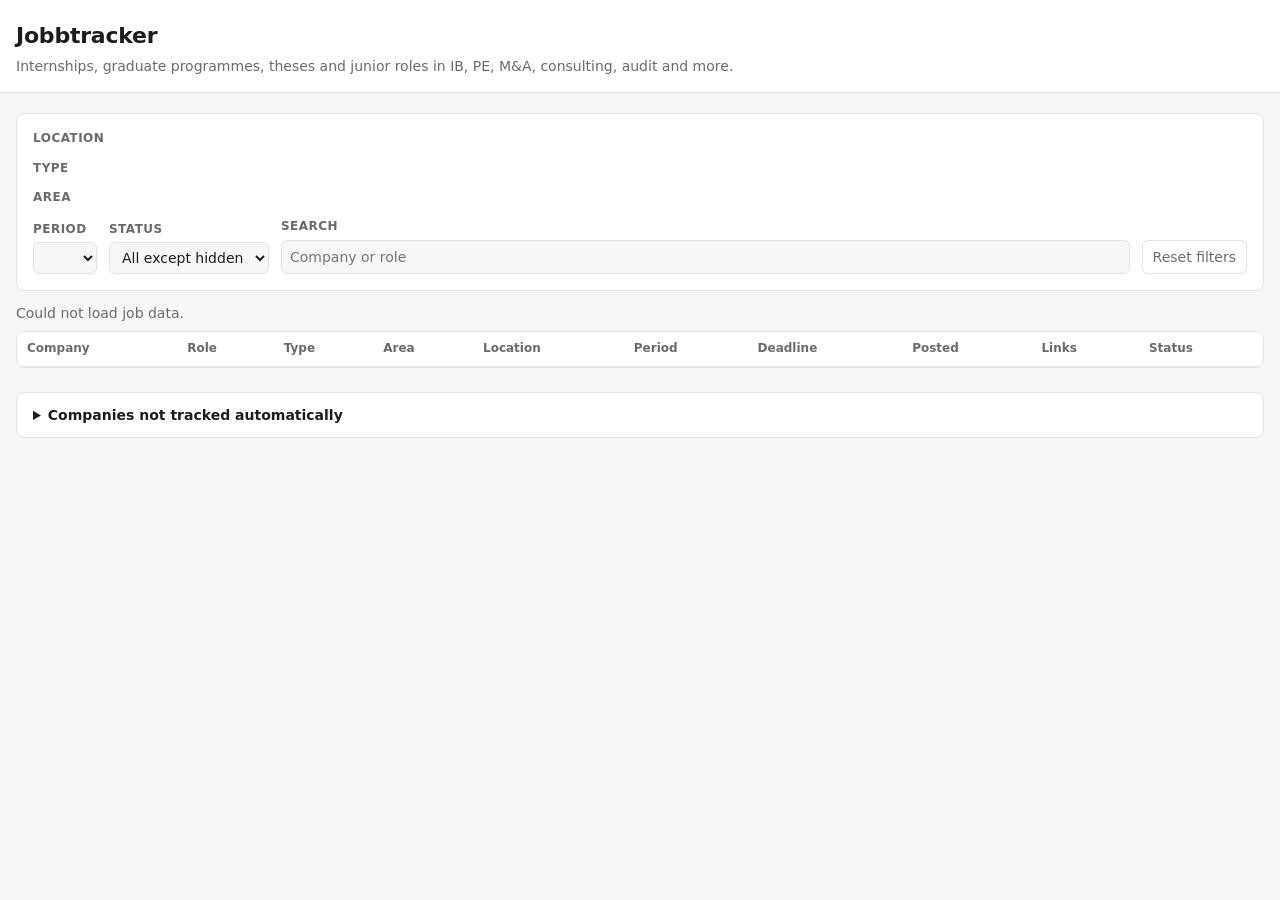
==== site/index.html @ eb754679 "Job tracker for industrial engineering students Nightly fetch from Arbetsformedlingen JobTech and 72" ====
<!doctype html>
<html lang="en">
<head>
  <meta charset="utf-8">
  <meta name="viewport" content="width=device-width, initial-scale=1">
  <title>Jobbtracker</title>
  <meta name="description" content="Internships, graduate programmes, theses and junior roles for industrial engineering and management students.">
  <link rel="stylesheet" href="style.css">
</head>
<body>
  <header class="top">
    <div class="wrap">
      <h1>Jobbtracker</h1>
      <p class="sub">Internships, graduate programmes, theses and junior roles in IB, PE, M&amp;A, consulting, audit and more.</p>
    </div>
  </header>

  <main class="wrap">
    <section class="filters" aria-label="Filters">
      <div class="filter-group" role="group" aria-label="Location">
        <span class="label">Location</span>
        <div class="chips" id="city-chips"></div>
      </div>
      <div class="filter-group" role="group" aria-label="Type">
        <span class="label">Type</span>
        <div class="chips" id="type-chips"></div>
      </div>
      <div class="filter-group" role="group" aria-label="Area">
        <span class="label">Area</span>
        <div class="chips" id="area-chips"></div>
      </div>
      <div class="filter-row">
        <label class="field">
          <span class="label">Period</span>
          <select id="period"></select>
        </label>
        <label class="field">
          <span class="label">Status</span>
          <select id="status-filter">
            <option value="active">All except hidden</option>
            <option value="Interested">Interested</option>
            <option value="Applied">Applied</option>
            <option value="none">Not marked</option>
            <option value="Hidden">Hidden</option>
            <option value="all">Everything</option>
          </select>
        </label>
        <label class="field grow">
          <span class="label">Search</span>
          <input id="search" type="search" placeholder="Company or role" autocomplete="off">
        </label>
        <button id="reset" class="ghost" type="button">Reset filters</button>
      </div>
    </section>

    <p class="summary" id="summary" aria-live="polite"></p>

    <div class="table-wrap">
      <table id="jobs">
        <thead>
          <tr>
            <th data-sort="company">Company</th>
            <th data-sort="title">Role</th>
            <th data-sort="type">Type</th>
            <th data-sort="areas">Area</th>
            <th data-sort="cities">Location</th>
            <th data-sort="period">Period</th>
            <th data-sort="deadline">Deadline</th>
            <th data-sort="posted">Posted</th>
            <th>Links</th>
            <th>Status</th>
          </tr>
        </thead>
        <tbody></tbody>
      </table>
    </div>
    <p class="empty" id="empty" hidden>No jobs match these filters.</p>

    <details class="manual">
      <summary>Companies not tracked automatically</summary>
      <p>These career sites have no public job feed we can read. Check them directly.</p>
      <ul id="manual-list"></ul>
    </details>
  </main>

  <footer class="wrap foot" id="foot"></footer>

  <script src="app.js"></script>
</body>
</html>
---- site/style.css ----
:root {
  --bg: #f7f7f5;
  --surface: #ffffff;
  --text: #1c1c1a;
  --muted: #6b6b66;
  --border: #e3e3de;
  --accent: #1f5f8b;
  --accent-soft: #e4eef5;
  --new: #2f7d4f;
  --new-soft: #e3f2e8;
  --warn: #a14a12;
  --warn-soft: #fbeadf;
  --radius: 8px;
  color-scheme: light;
}

@media (prefers-color-scheme: dark) {
  :root:not([data-theme="light"]) {
    --bg: #151514;
    --surface: #1e1e1c;
    --text: #ececea;
    --muted: #9b9b95;
    --border: #33332f;
    --accent: #7db4dc;
    --accent-soft: #1f3241;
    --new: #7fcb9b;
    --new-soft: #1d3326;
    --warn: #f0a06c;
    --warn-soft: #3a261a;
    color-scheme: dark;
  }
}

:root[data-theme="dark"] {
  --bg: #151514;
  --surface: #1e1e1c;
  --text: #ececea;
  --muted: #9b9b95;
  --border: #33332f;
  --accent: #7db4dc;
  --accent-soft: #1f3241;
  --new: #7fcb9b;
  --new-soft: #1d3326;
  --warn: #f0a06c;
  --warn-soft: #3a261a;
  color-scheme: dark;
}

* { box-sizing: border-box; }

body {
  margin: 0;
  background: var(--bg);
  color: var(--text);
  font: 14px/1.45 system-ui, -apple-system, "Segoe UI", Roboto, sans-serif;
}

.wrap { max-width: 1400px; margin: 0 auto; padding: 0 16px; }

.top { border-bottom: 1px solid var(--border); background: var(--surface); }
.top .wrap { padding-top: 20px; padding-bottom: 16px; }
h1 { margin: 0; font-size: 22px; letter-spacing: -0.01em; }
.sub { margin: 4px 0 0; color: var(--muted); }

.filters {
  display: grid;
  gap: 12px;
  margin: 20px 0 12px;
  padding: 16px;
  background: var(--surface);
  border: 1px solid var(--border);
  border-radius: var(--radius);
}
.filter-group { display: flex; gap: 12px; align-items: baseline; flex-wrap: wrap; }
.label { color: var(--muted); font-size: 12px; font-weight: 600; text-transform: uppercase; letter-spacing: 0.04em; min-width: 64px; }
.chips { display: flex; flex-wrap: wrap; gap: 6px; }
.chip {
  border: 1px solid var(--border);
  background: transparent;
  color: var(--text);
  padding: 4px 10px;
  border-radius: 999px;
  font: inherit;
  cursor: pointer;
}
.chip[aria-pressed="true"] { background: var(--accent-soft); border-color: var(--accent); color: var(--accent); font-weight: 600; }
.chip .count { color: var(--muted); font-weight: 400; margin-left: 4px; }
.chip.sub-chip { font-size: 13px; padding: 3px 9px; }

.filter-row { display: flex; gap: 12px; flex-wrap: wrap; align-items: end; }
.field { display: grid; gap: 4px; }
.field.grow { flex: 1 1 200px; }
select, input[type="search"] {
  font: inherit;
  color: var(--text);
  background: var(--bg);
  border: 1px solid var(--border);
  border-radius: 6px;
  padding: 6px 8px;
}
button.ghost {
  font: inherit;
  background: none;
  border: 1px solid var(--border);
  color: var(--muted);
  border-radius: 6px;
  padding: 6px 10px;
  cursor: pointer;
}

.summary { color: var(--muted); margin: 8px 0; }

.table-wrap { background: var(--surface); border: 1px solid var(--border); border-radius: var(--radius); overflow-x: auto; }
table { width: 100%; border-collapse: collapse; }
th, td { text-align: left; padding: 8px 10px; border-bottom: 1px solid var(--border); vertical-align: top; }
th { position: sticky; top: 0; background: var(--surface); font-size: 12px; color: var(--muted); font-weight: 600; white-space: nowrap; }
th[data-sort] { cursor: pointer; user-select: none; }
th[aria-sort="ascending"]::after { content: " ↑"; }
th[aria-sort="descending"]::after { content: " ↓"; }
tbody tr:hover { background: var(--bg); }
tbody tr.status-Hidden { opacity: 0.5; }
td.company { font-weight: 600; white-space: nowrap; }
td.nowrap { white-space: nowrap; }
.muted { color: var(--muted); }
.badge {
  display: inline-block;
  font-size: 11px;
  font-weight: 600;
  padding: 1px 6px;
  border-radius: 4px;
  margin-left: 6px;
  vertical-align: 1px;
}
.badge.new { background: var(--new-soft); color: var(--new); }
.soon { color: var(--warn); font-weight: 600; }
.links a { color: var(--accent); text-decoration: none; margin-right: 10px; white-space: nowrap; }
.links a:hover { text-decoration: underline; }
td select { padding: 3px 4px; font-size: 13px; }

.empty { text-align: center; color: var(--muted); padding: 32px 0; }

.manual { margin: 24px 0; padding: 12px 16px; background: var(--surface); border: 1px solid var(--border); border-radius: var(--radius); }
.manual summary { cursor: pointer; font-weight: 600; }
.manual ul { columns: 3 220px; padding-left: 18px; }
.manual a { color: var(--accent); }

.foot { color: var(--muted); font-size: 12px; padding-bottom: 32px; }

/* Phone: each row becomes a card. */
@media (max-width: 760px) {
  .label { min-width: 0; }
  .table-wrap { background: none; border: 0; overflow: visible; }
  table, tbody, tr, td { display: block; width: 100%; }
  thead { display: none; }
  tbody tr {
    background: var(--surface);
    border: 1px solid var(--border);
    border-radius: var(--radius);
    margin-bottom: 10px;
    padding: 8px 4px;
  }
  td { border: 0; padding: 3px 10px; }
  td[data-label]:not(.company):not(.role)::before {
    content: attr(data-label) ": ";
    color: var(--muted);
    font-size: 12px;
  }
  td.company { white-space: normal; }
}
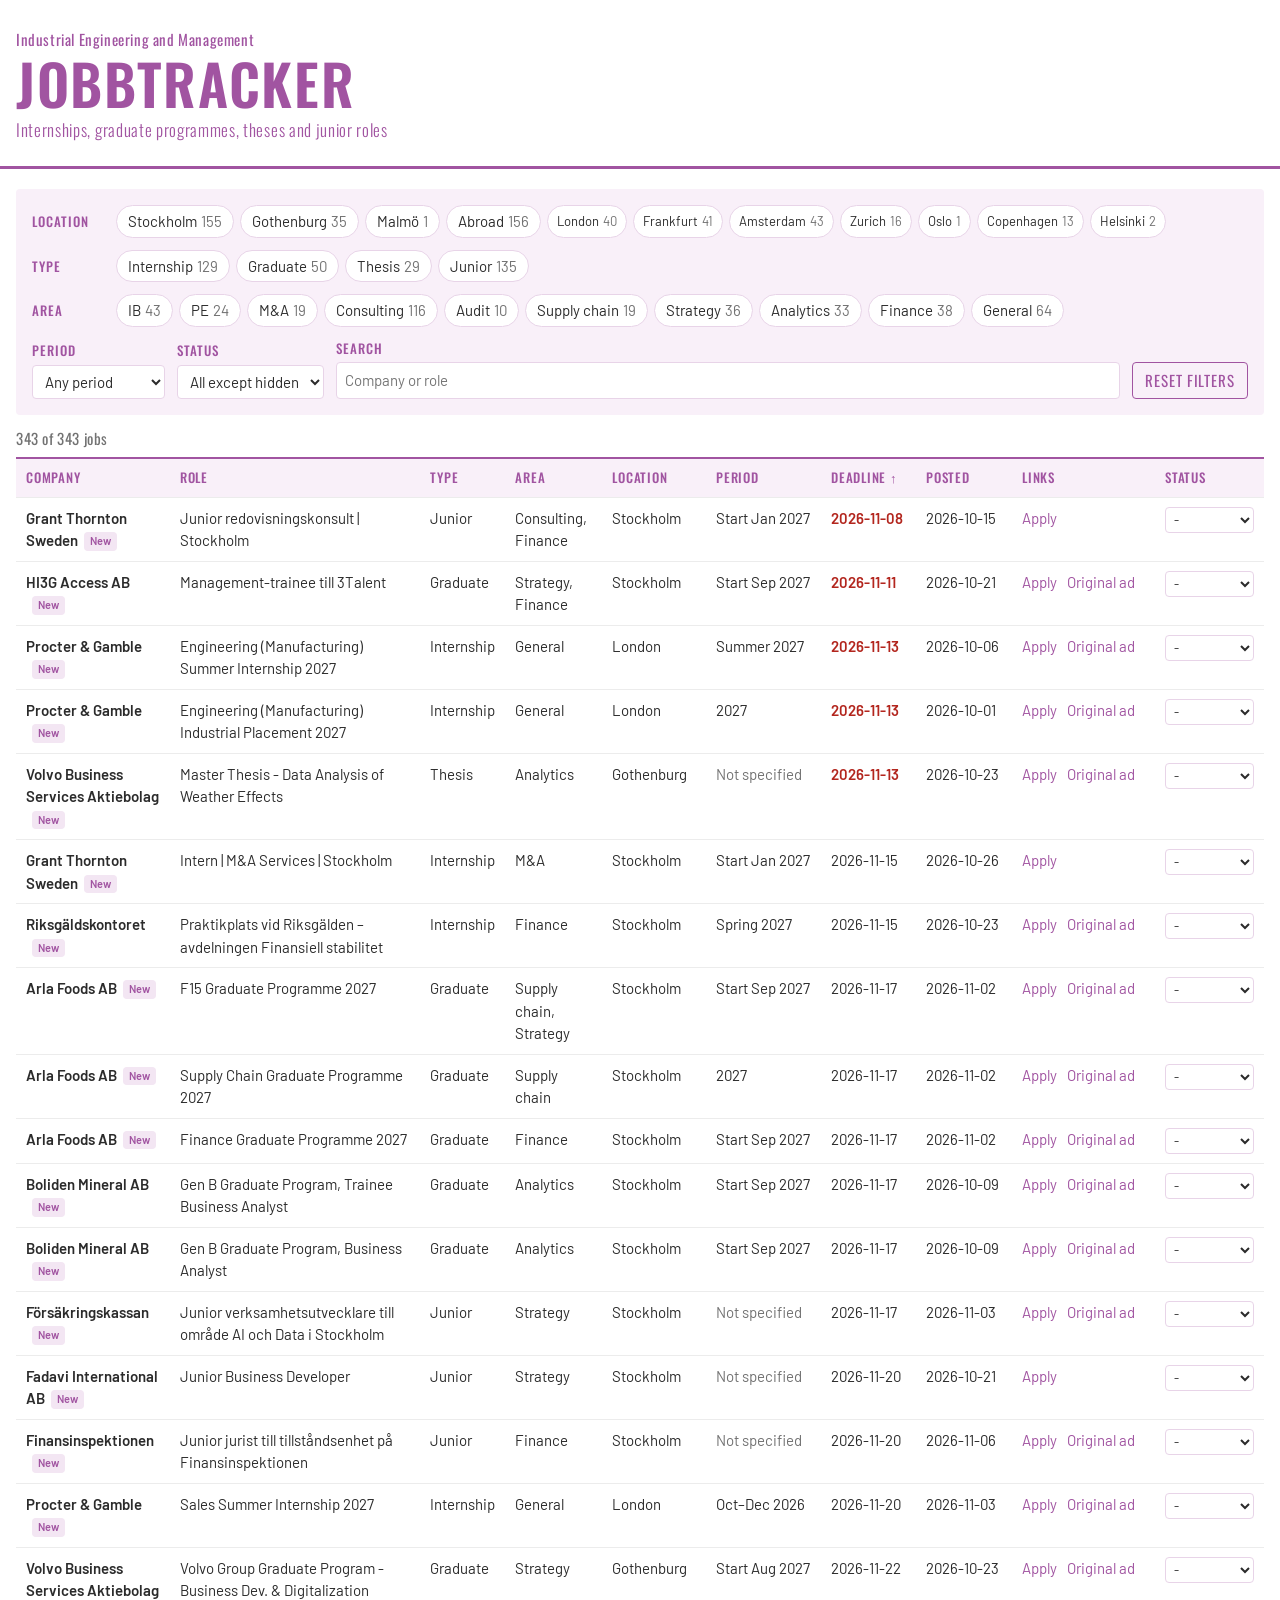
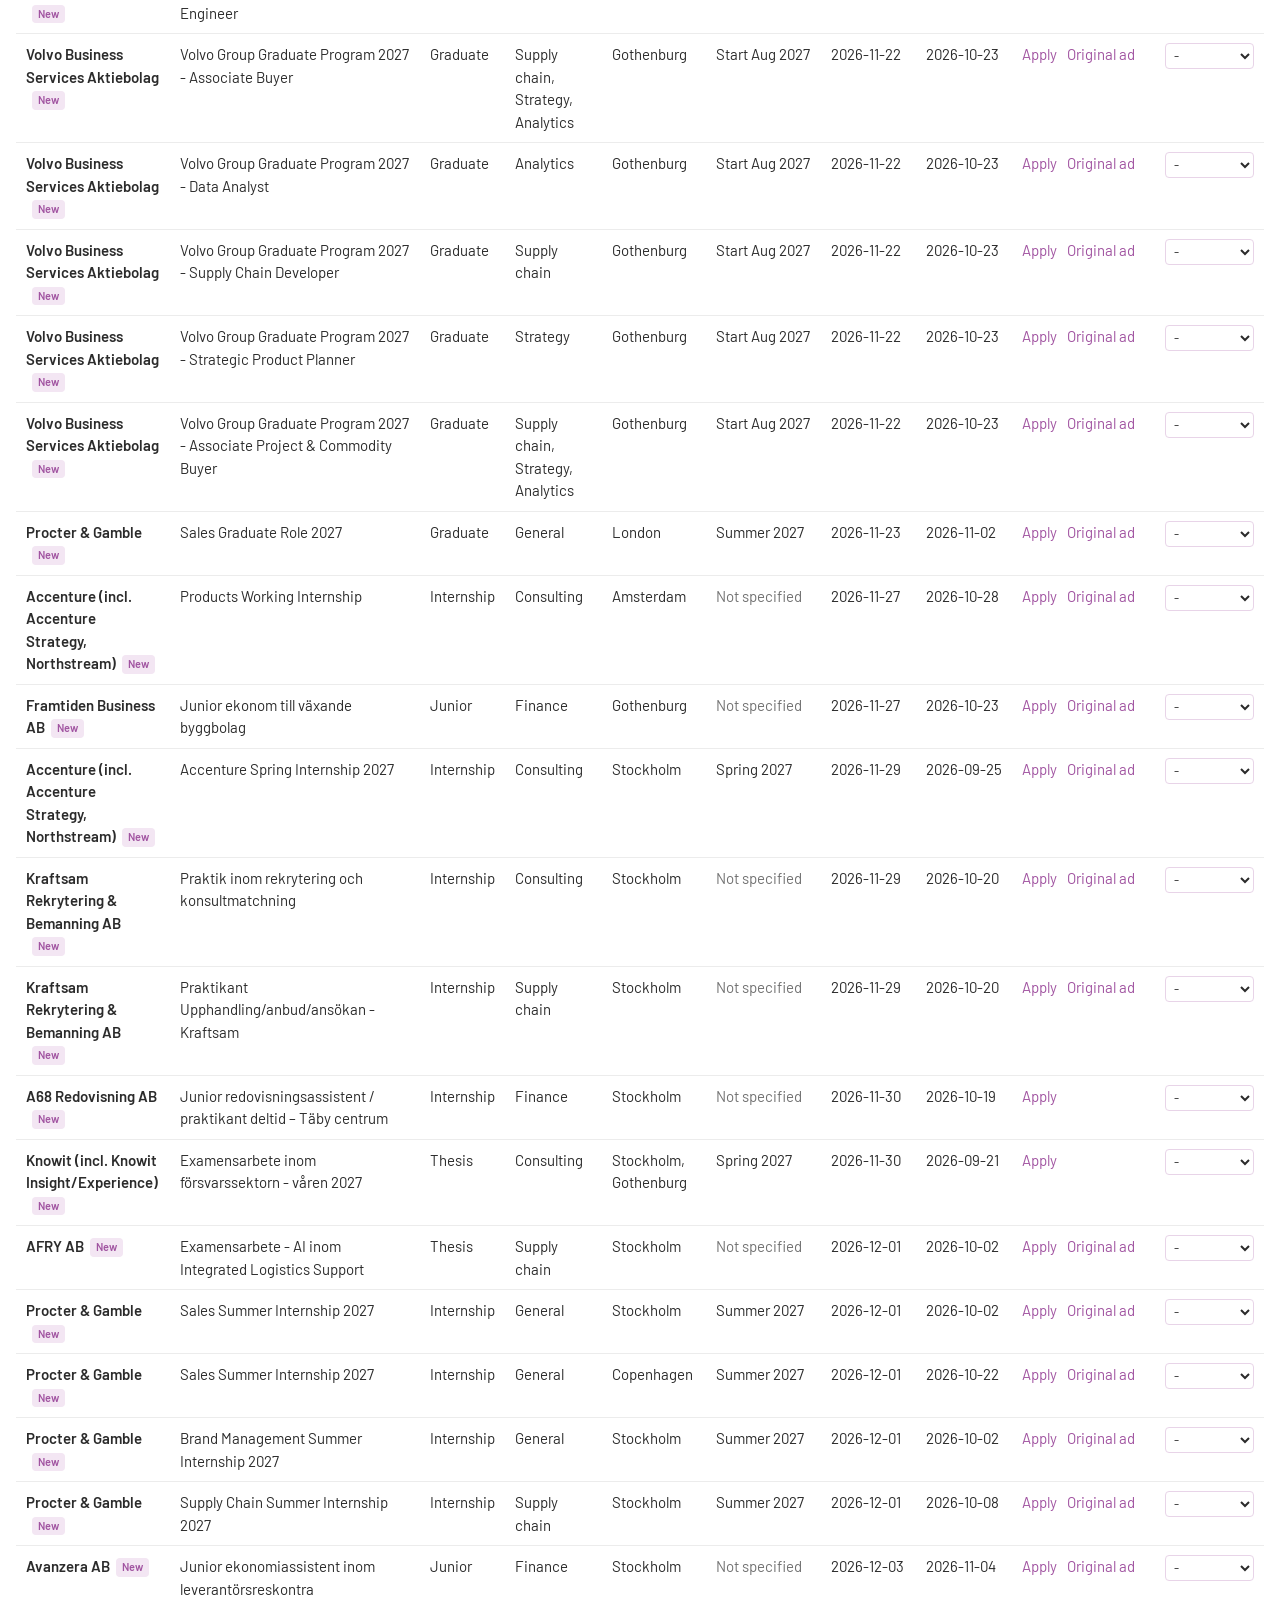
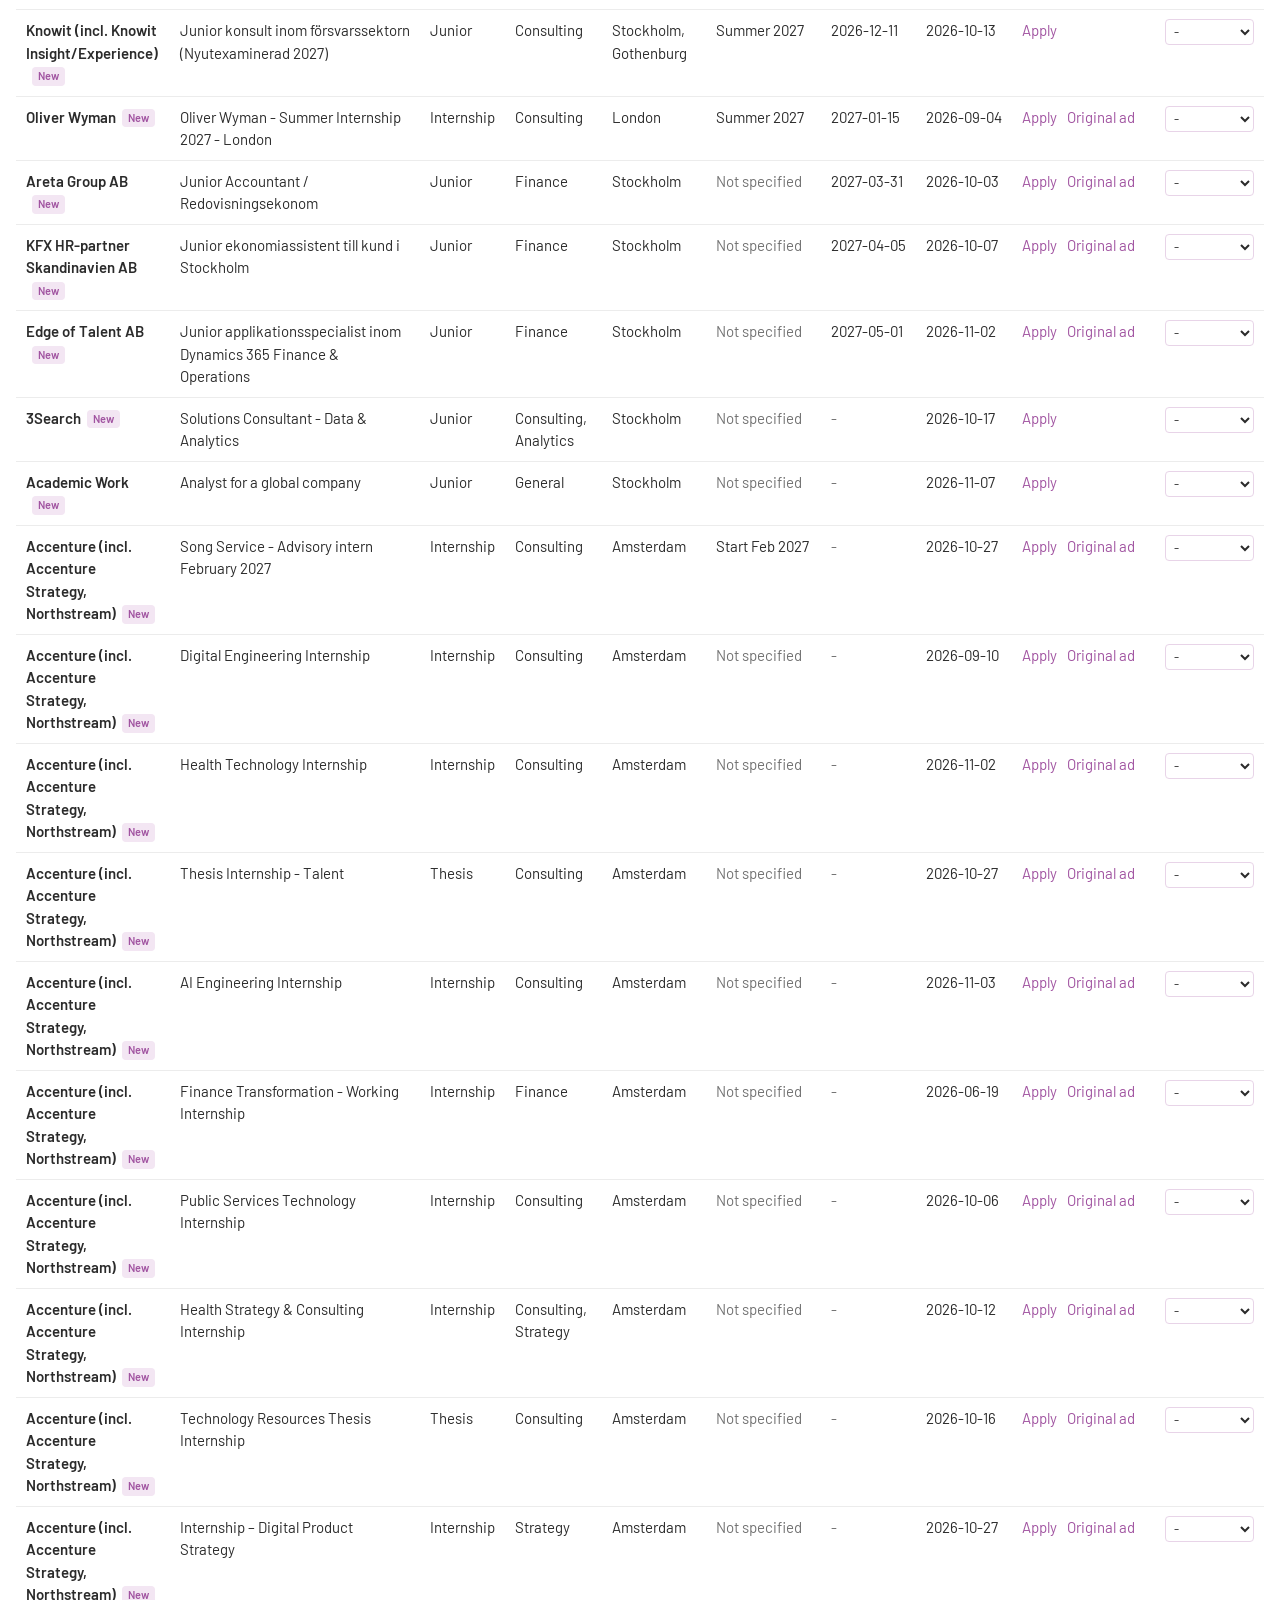
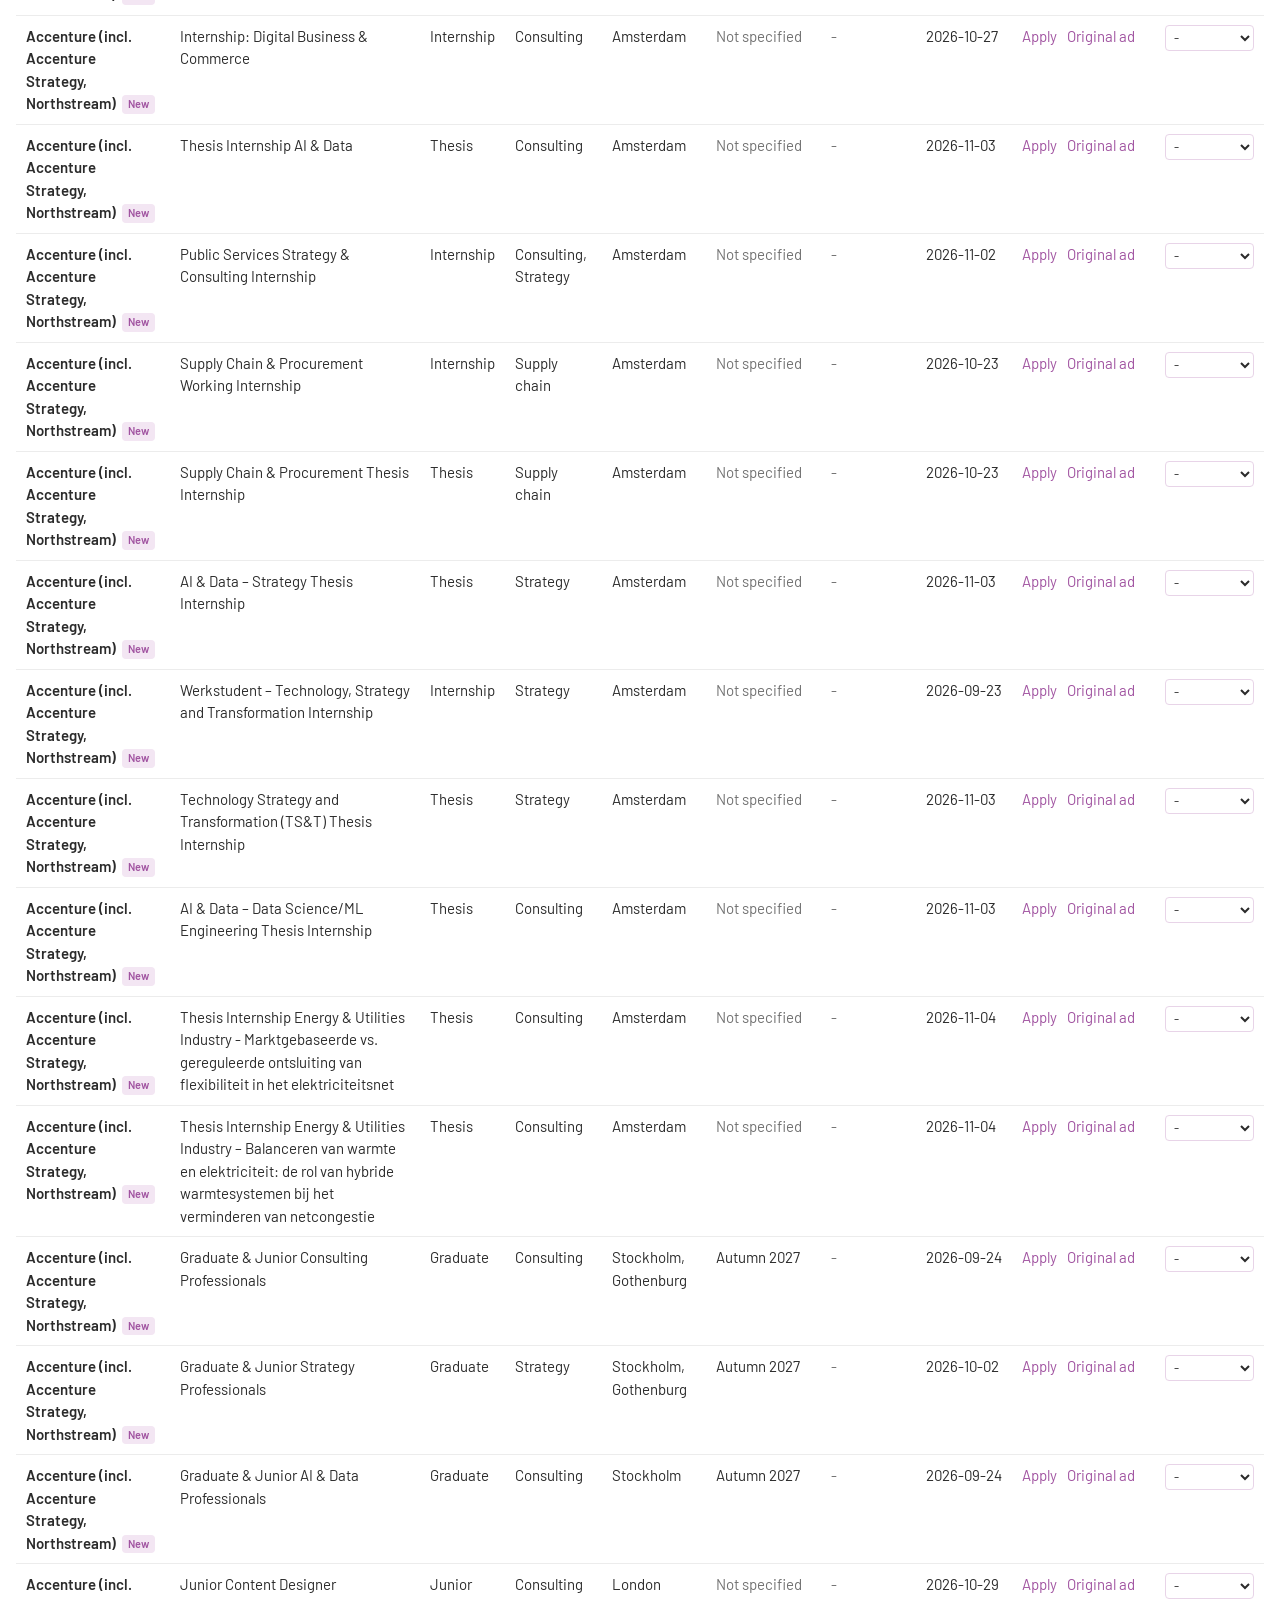
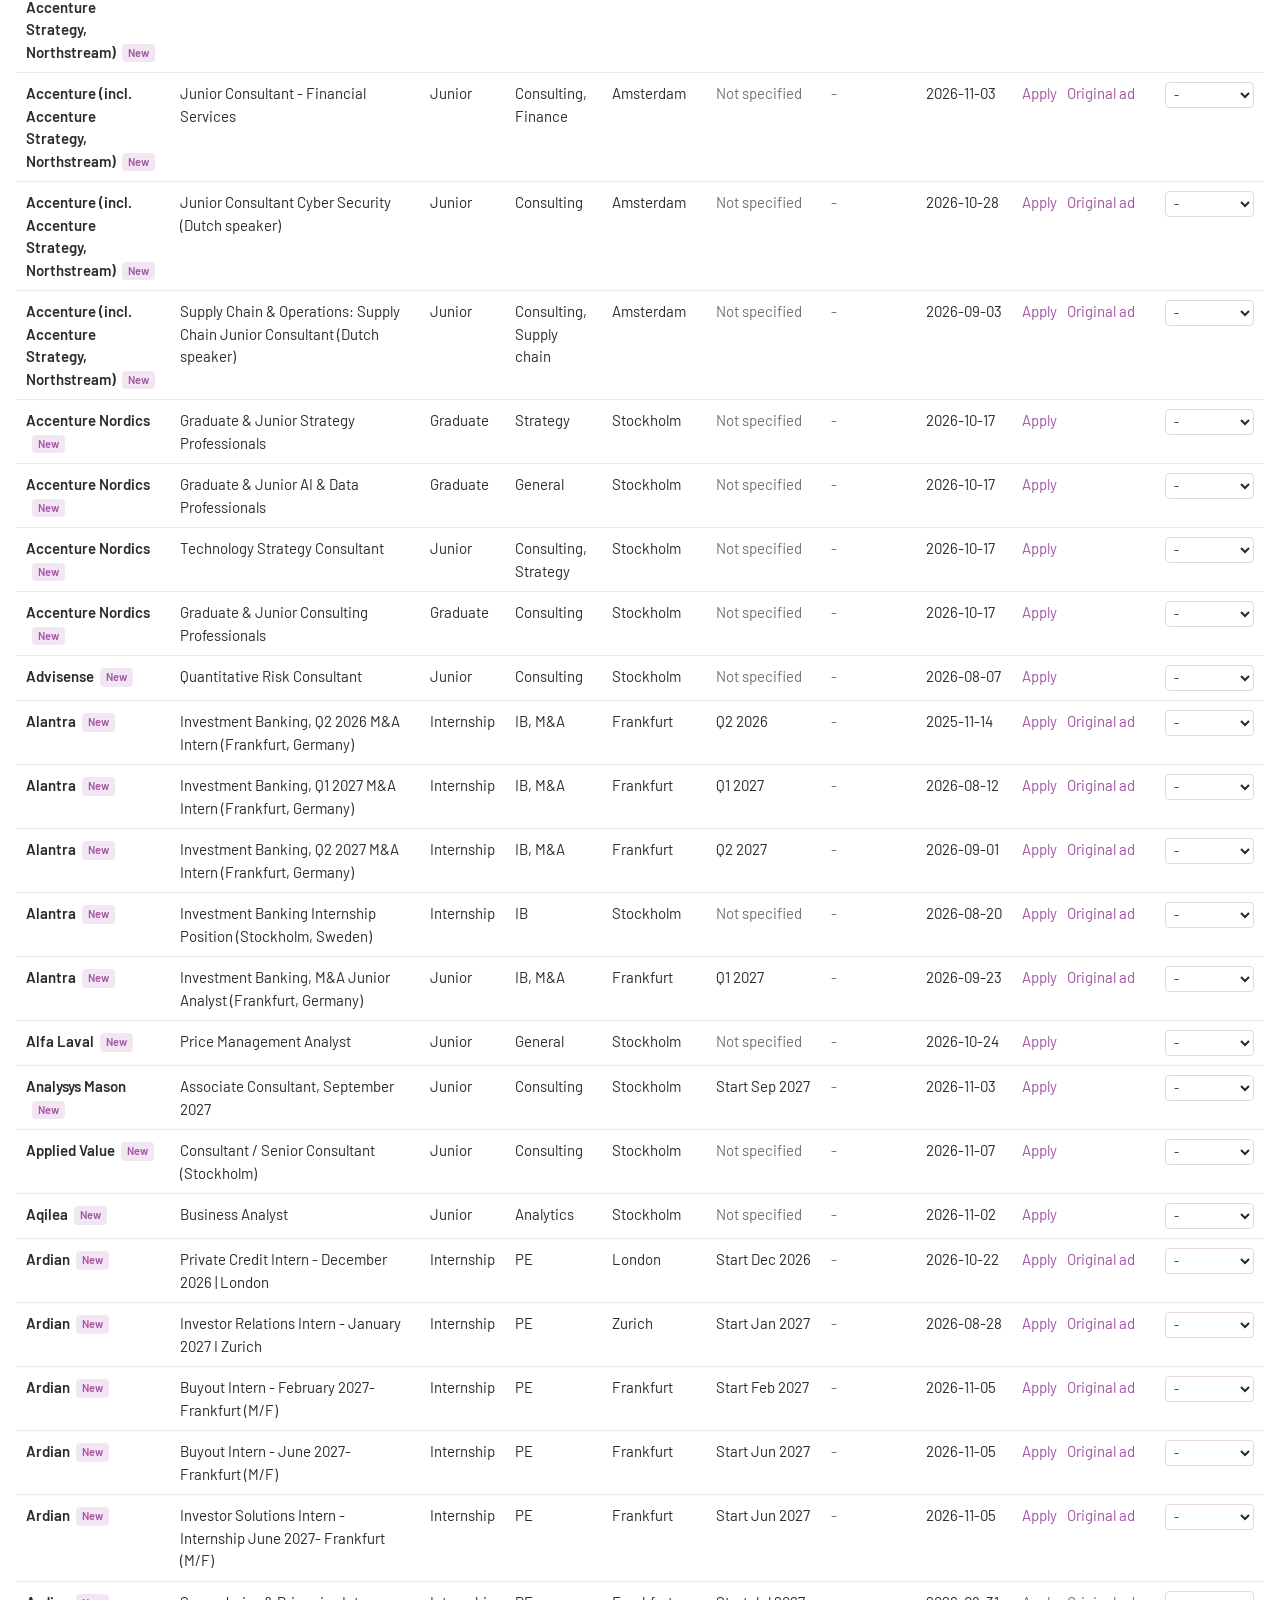
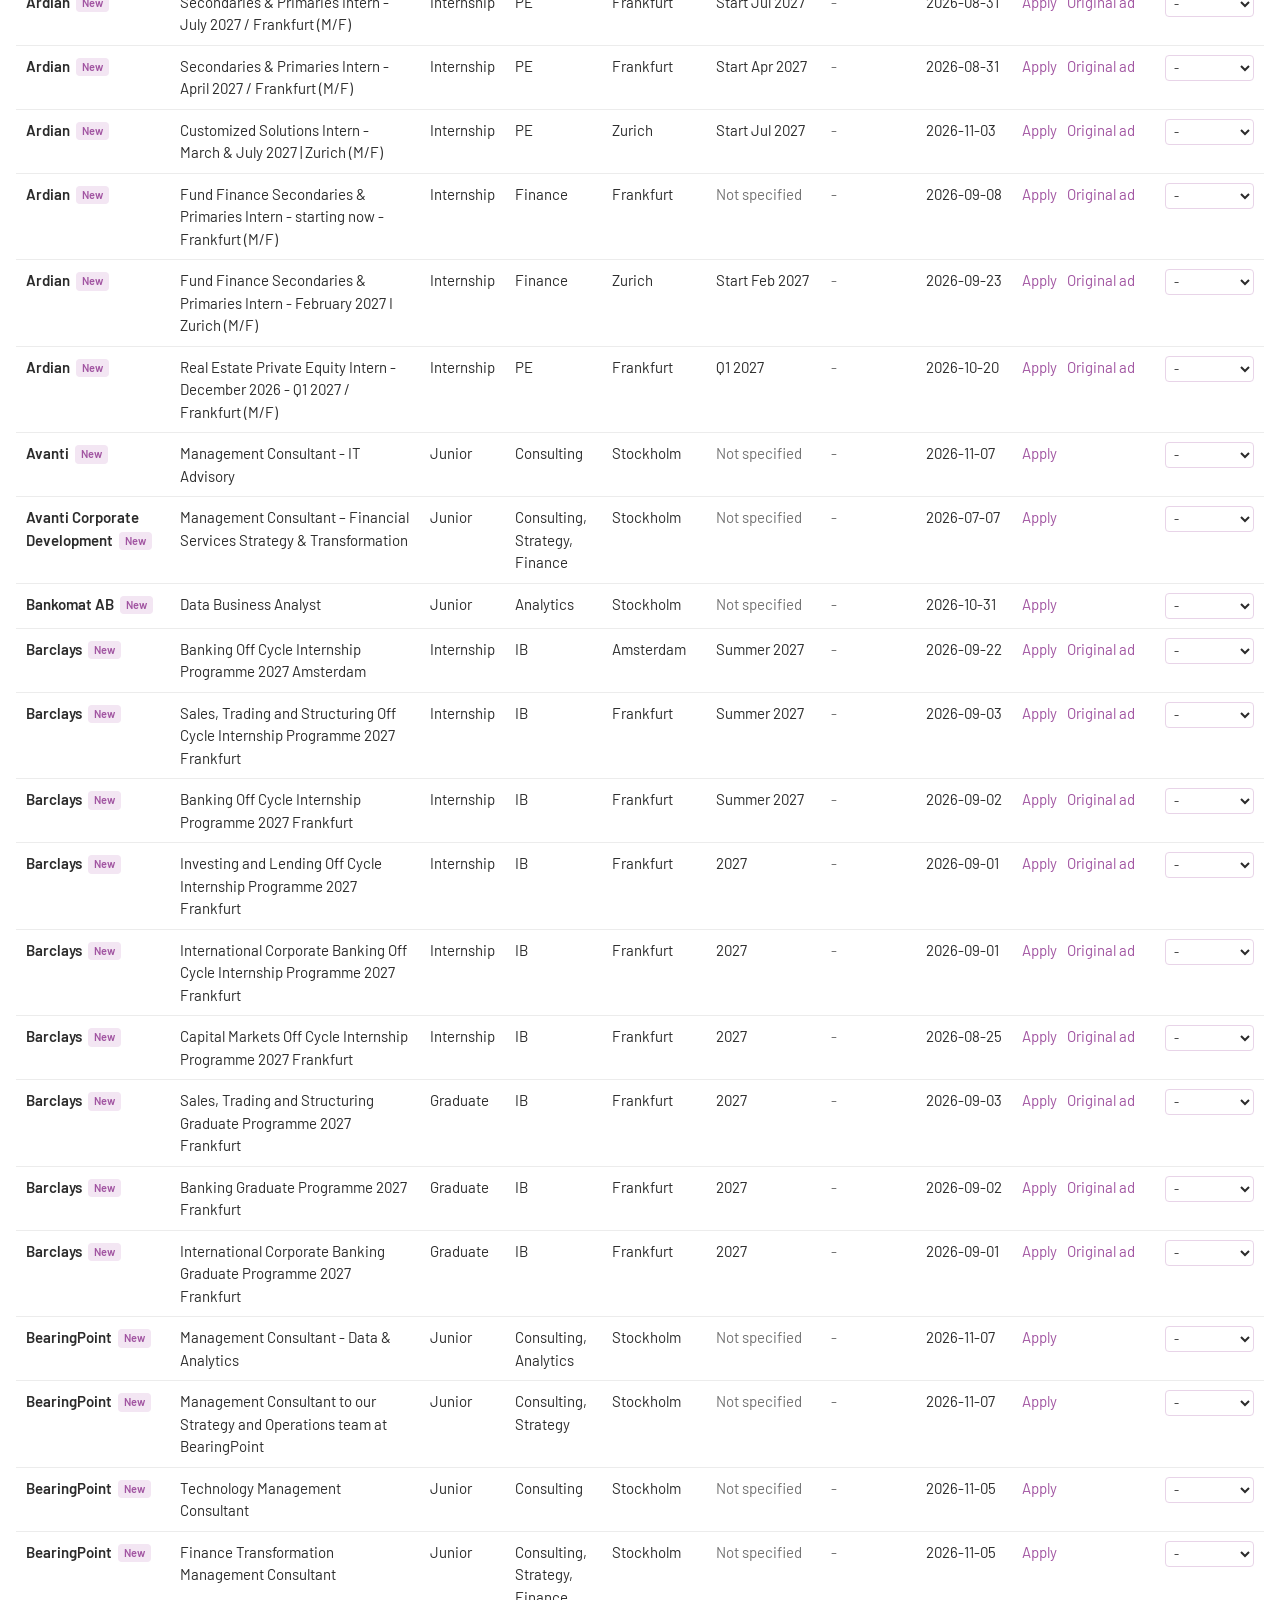
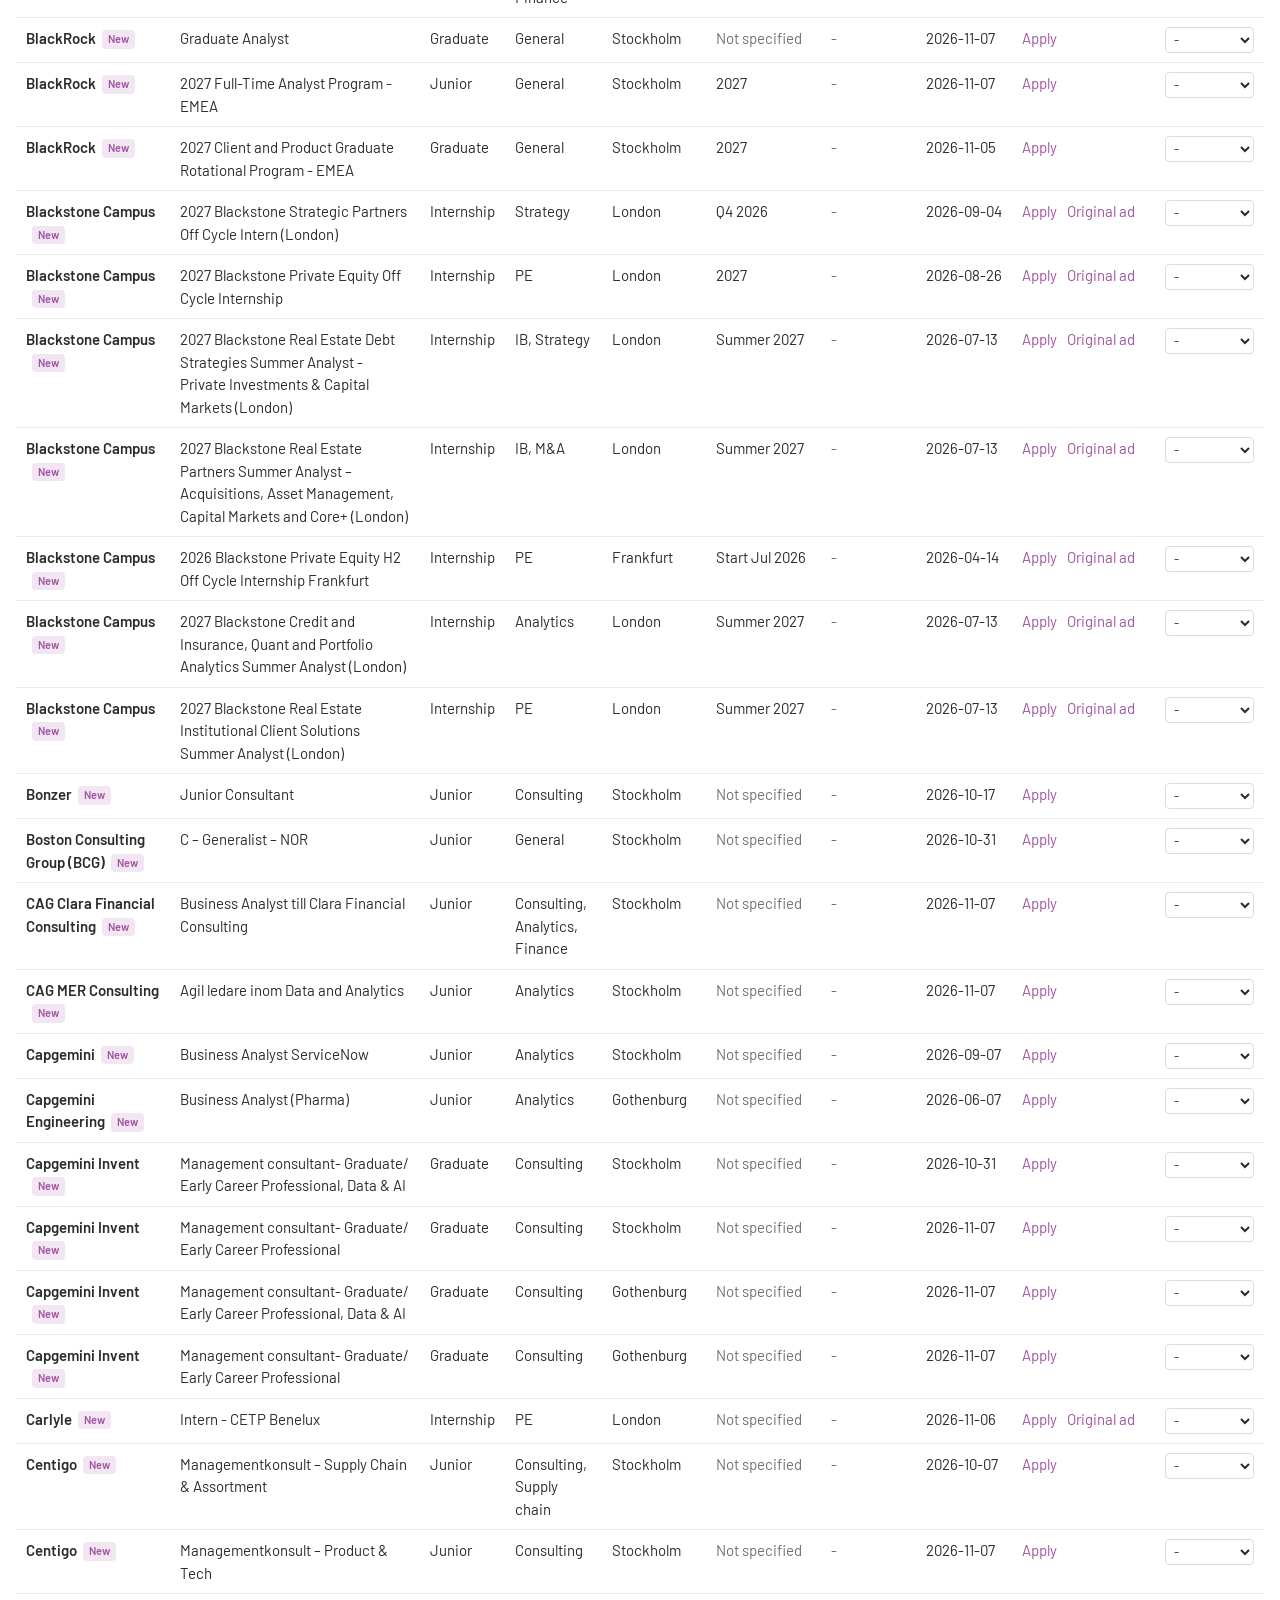
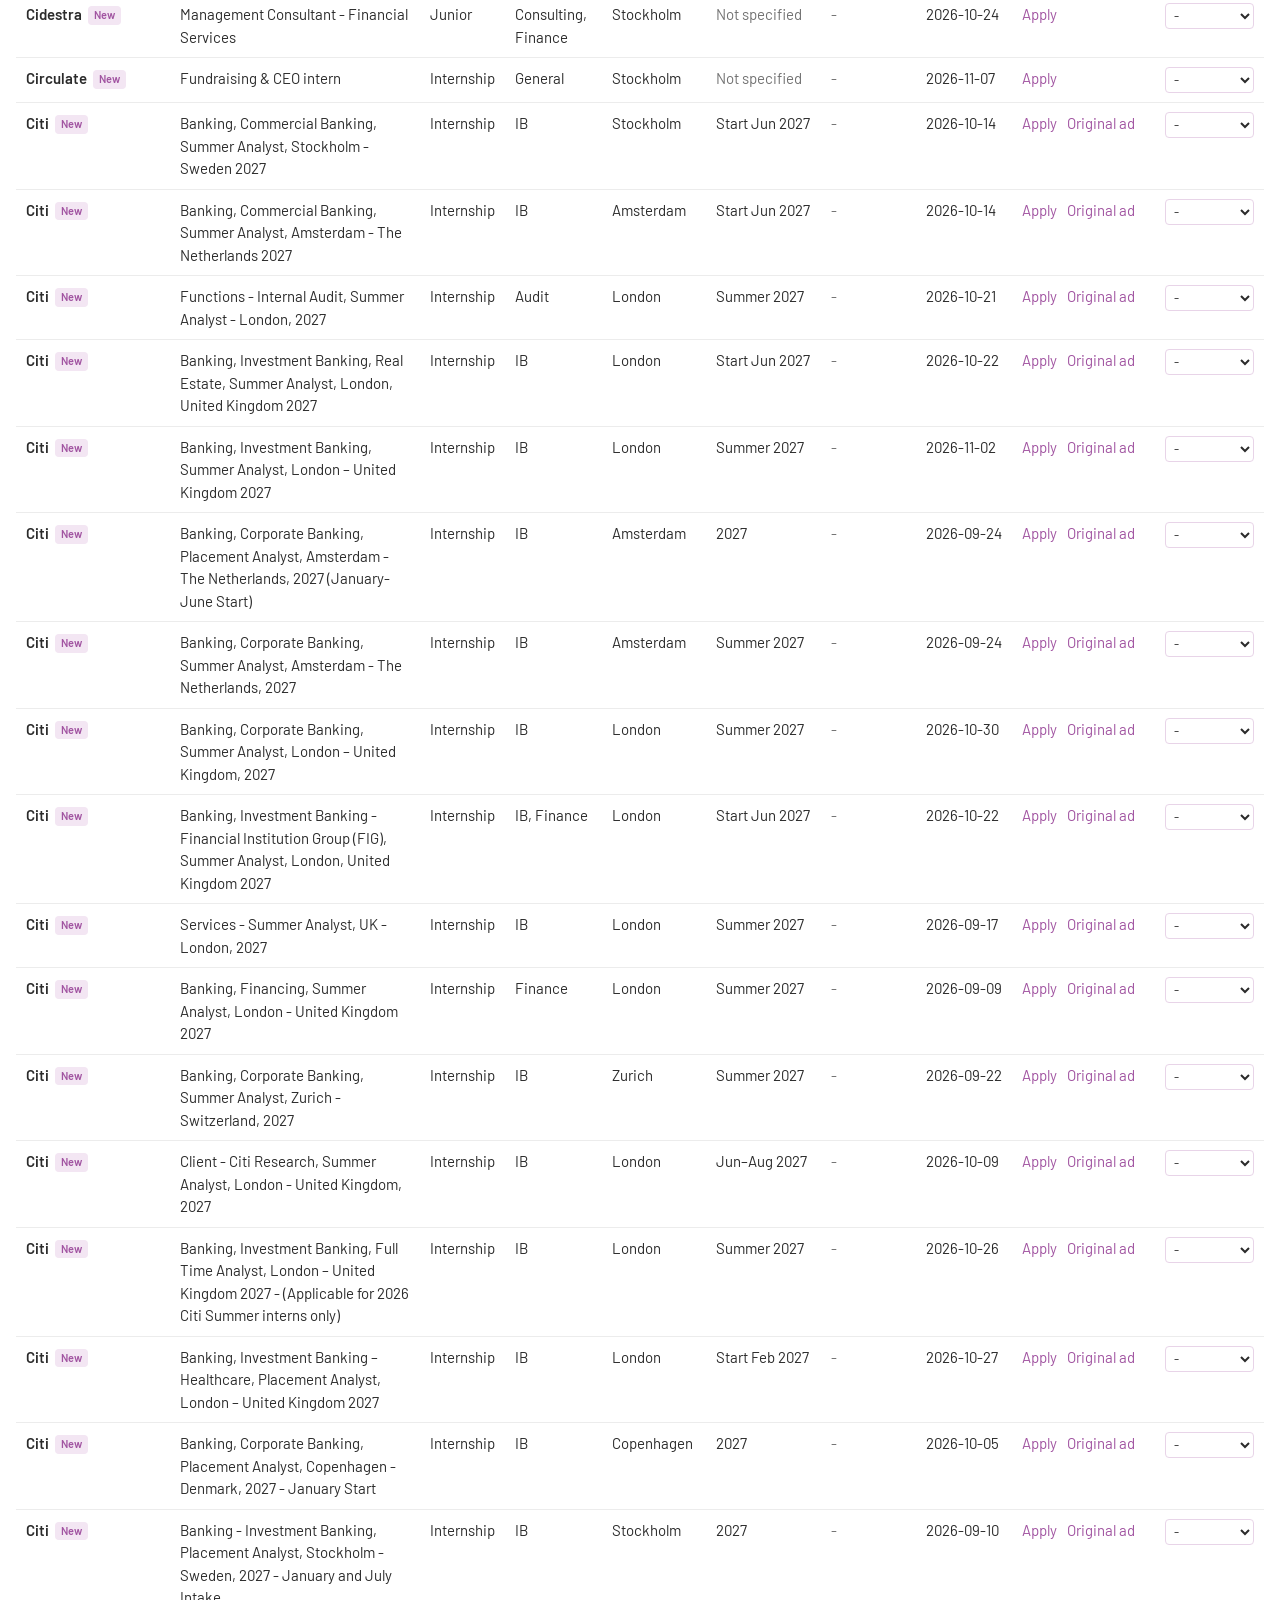
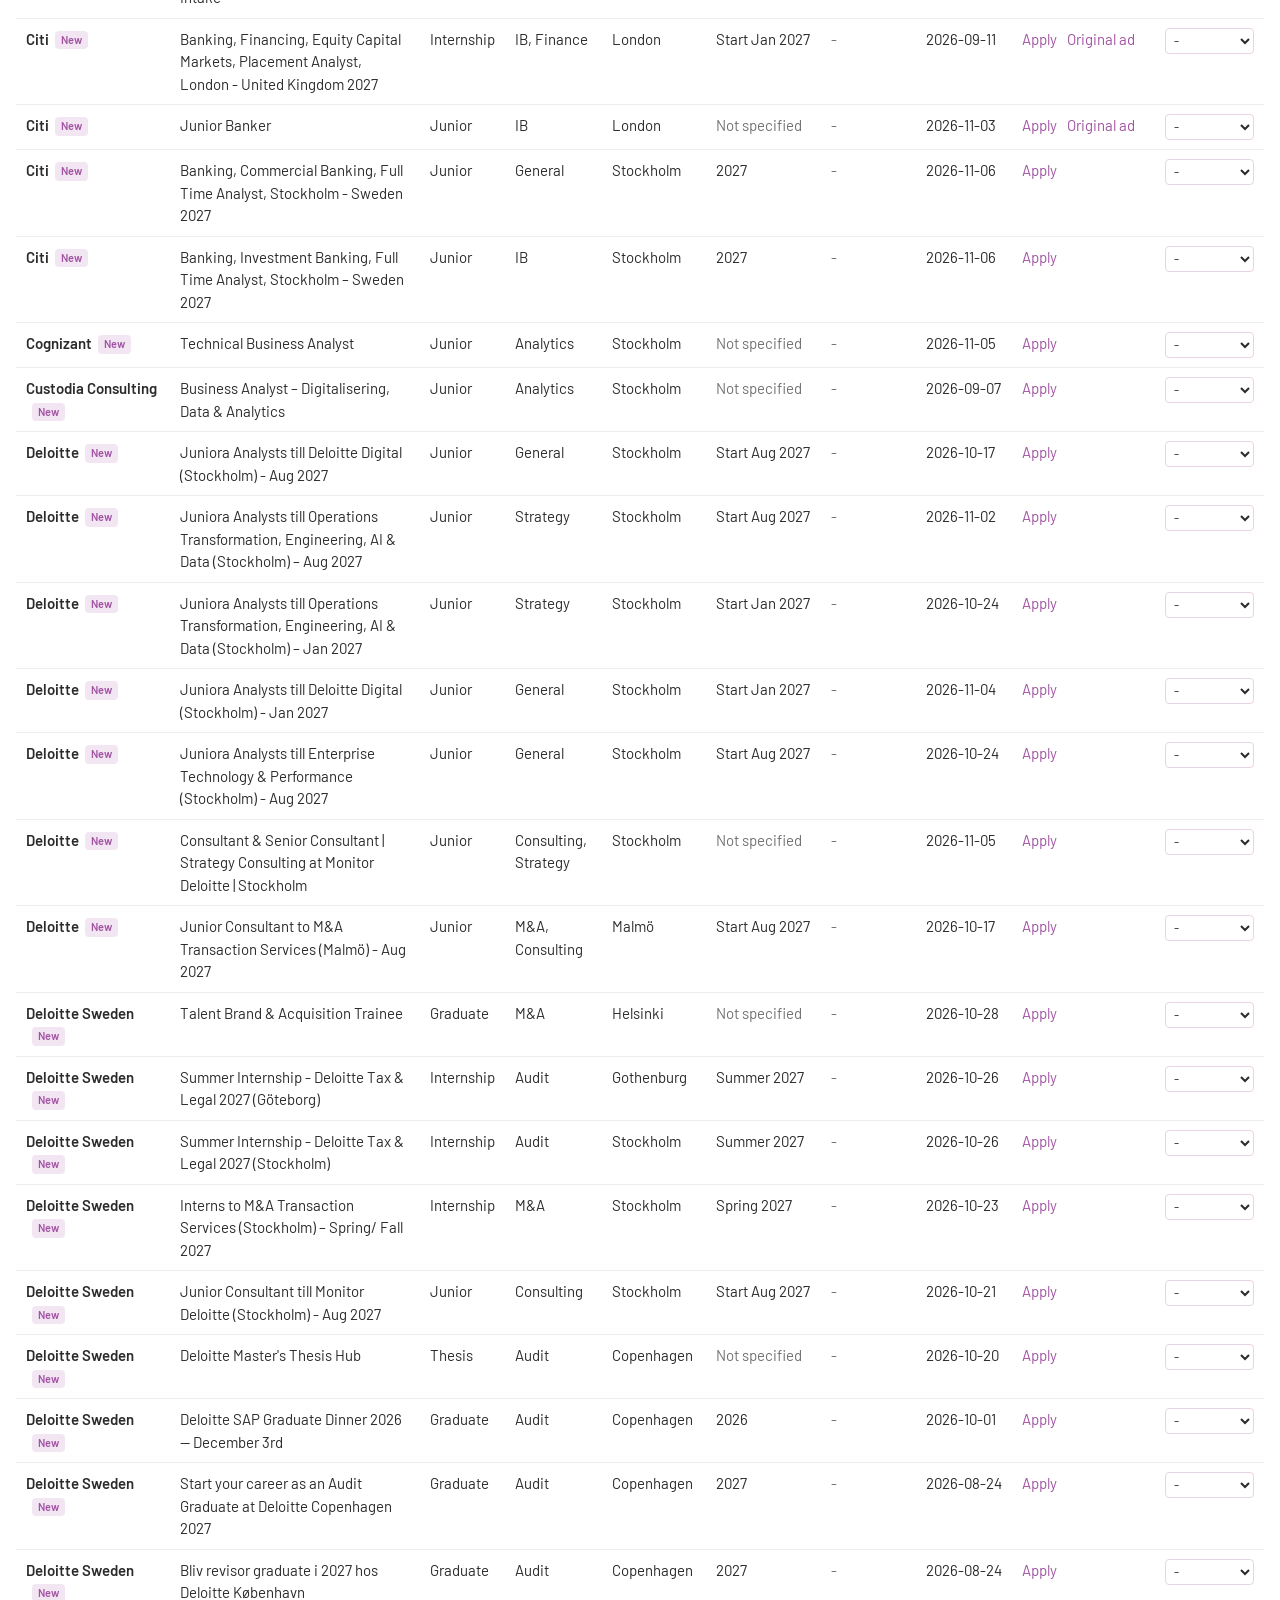
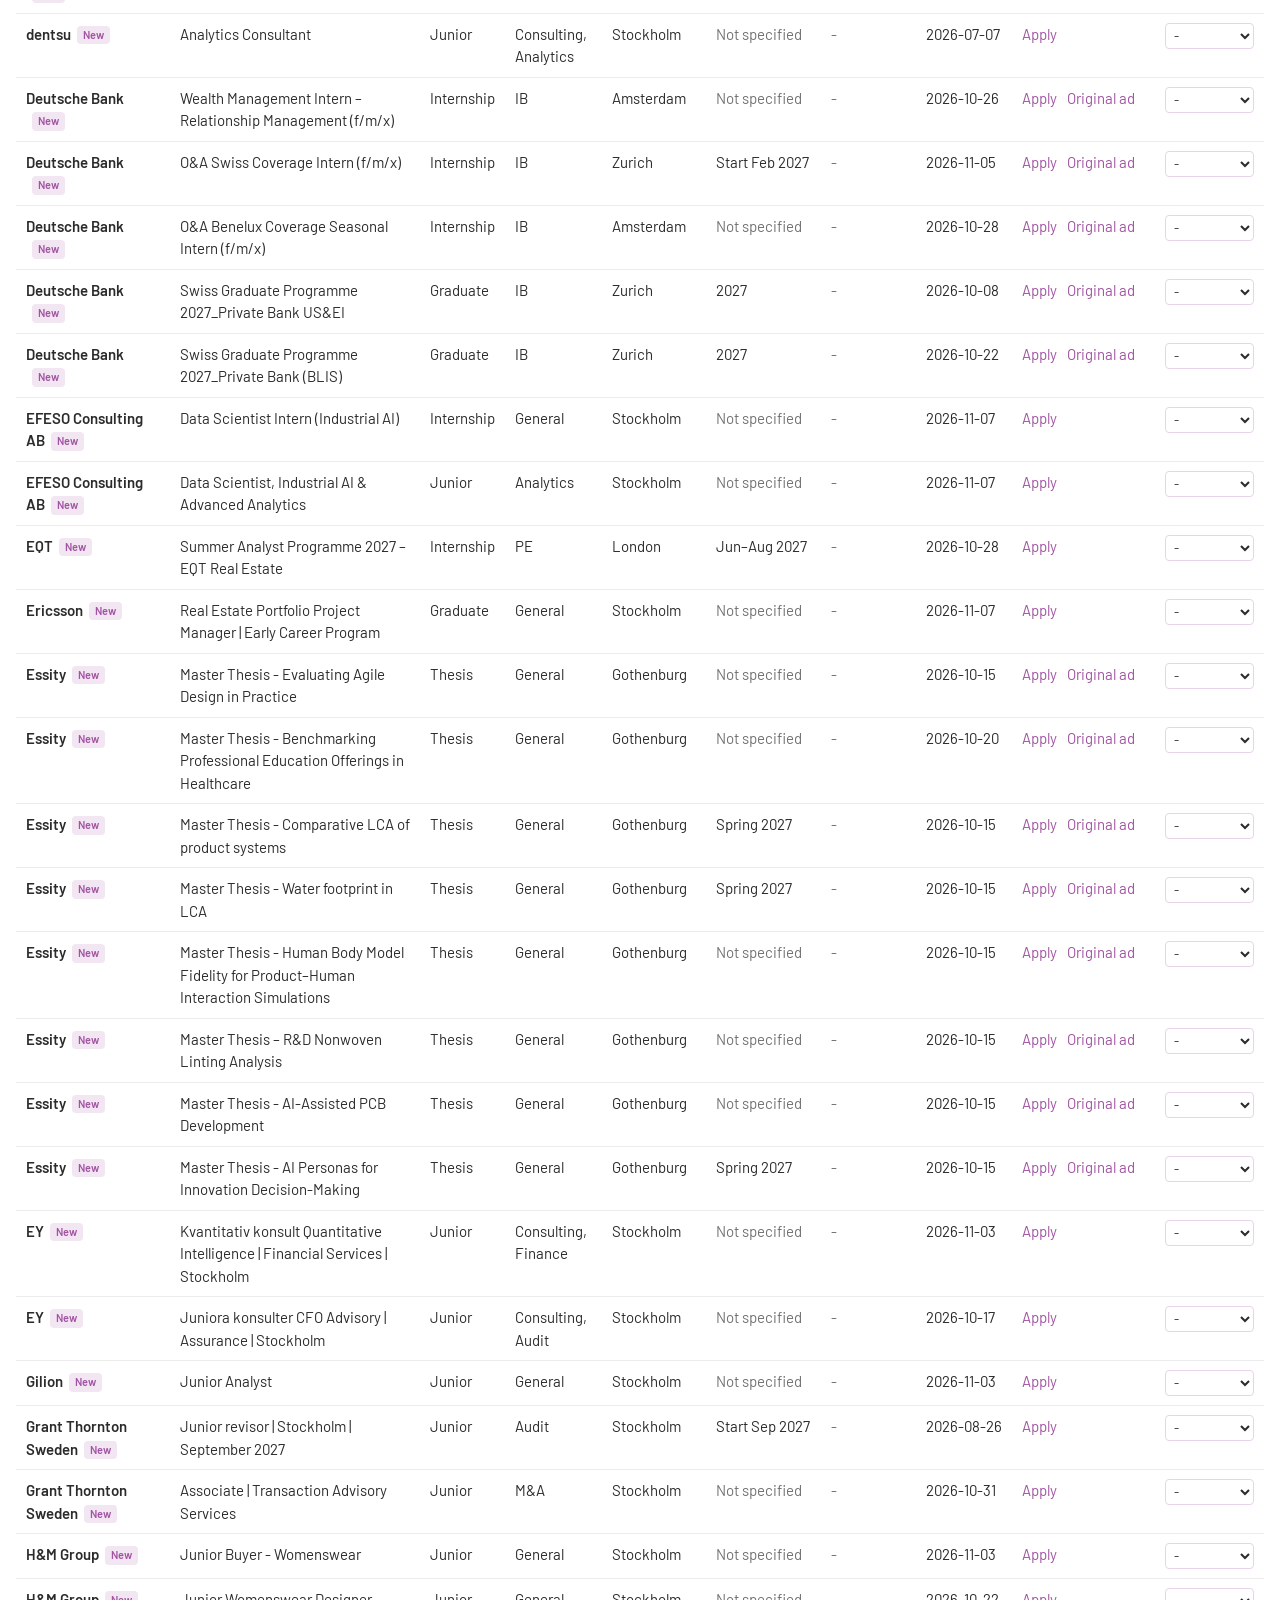
==== commit f9d5296b: "Restyle page after Industriell Ekonomi Chalmers: purple, Oswald headings Co-Authored-By: Claude Opus" ====
--- a/site/index.html
+++ b/site/index.html
@@ -5,13 +5,17 @@
   <meta name="viewport" content="width=device-width, initial-scale=1">
   <title>Jobbtracker</title>
   <meta name="description" content="Internships, graduate programmes, theses and junior roles for industrial engineering and management students.">
+  <link rel="preconnect" href="https://fonts.googleapis.com">
+  <link rel="preconnect" href="https://fonts.gstatic.com" crossorigin>
+  <link rel="stylesheet" href="https://fonts.googleapis.com/css2?family=Barlow:wght@300;400;500;600&family=Oswald:wght@300;400;500;600&display=swap">
   <link rel="stylesheet" href="style.css">
 </head>
 <body>
   <header class="top">
     <div class="wrap">
+      <p class="eyebrow">Industrial Engineering and Management</p>
       <h1>Jobbtracker</h1>
-      <p class="sub">Internships, graduate programmes, theses and junior roles in IB, PE, M&amp;A, consulting, audit and more.</p>
+      <p class="tagline">Internships, graduate programmes, theses and junior roles</p>
     </div>
   </header>
 
--- a/site/style.css
+++ b/site/style.css
@@ -1,48 +1,59 @@
 :root {
-  --bg: #f7f7f5;
+  --bg: #ffffff;
   --surface: #ffffff;
-  --text: #1c1c1a;
-  --muted: #6b6b66;
-  --border: #e3e3de;
-  --accent: #1f5f8b;
-  --accent-soft: #e4eef5;
-  --new: #2f7d4f;
-  --new-soft: #e3f2e8;
-  --warn: #a14a12;
-  --warn-soft: #fbeadf;
-  --radius: 8px;
+  --tint: #f9f0f9;
+  --text: #2b2b2b;
+  --muted: #727272;
+  --border: #e8d4e8;
+  --rule: #ececec;
+  --accent: #a154a1;
+  --accent-strong: #8a428a;
+  --accent-soft: #f3e6f3;
+  --on-accent: #ffffff;
+  --new: #a154a1;
+  --new-soft: #f3e6f3;
+  --warn: #b3261e;
+  --radius: 4px;
+  --font-display: "Oswald", "Arial Narrow", sans-serif;
+  --font-body: "Barlow", system-ui, -apple-system, "Segoe UI", sans-serif;
   color-scheme: light;
 }
 
 @media (prefers-color-scheme: dark) {
   :root:not([data-theme="light"]) {
-    --bg: #151514;
-    --surface: #1e1e1c;
-    --text: #ececea;
-    --muted: #9b9b95;
-    --border: #33332f;
-    --accent: #7db4dc;
-    --accent-soft: #1f3241;
-    --new: #7fcb9b;
-    --new-soft: #1d3326;
-    --warn: #f0a06c;
-    --warn-soft: #3a261a;
+    --bg: #171417;
+    --surface: #1f1b1f;
+    --tint: #2a222a;
+    --text: #eee9ee;
+    --muted: #a99fa9;
+    --border: #3d313d;
+    --rule: #2f292f;
+    --accent: #d0aad0;
+    --accent-strong: #e8d4e8;
+    --accent-soft: #3a2a3a;
+    --on-accent: #1f1b1f;
+    --new: #d0aad0;
+    --new-soft: #3a2a3a;
+    --warn: #ff8a80;
     color-scheme: dark;
   }
 }
 
 :root[data-theme="dark"] {
-  --bg: #151514;
-  --surface: #1e1e1c;
-  --text: #ececea;
-  --muted: #9b9b95;
-  --border: #33332f;
-  --accent: #7db4dc;
-  --accent-soft: #1f3241;
-  --new: #7fcb9b;
-  --new-soft: #1d3326;
-  --warn: #f0a06c;
-  --warn-soft: #3a261a;
+  --bg: #171417;
+  --surface: #1f1b1f;
+  --tint: #2a222a;
+  --text: #eee9ee;
+  --muted: #a99fa9;
+  --border: #3d313d;
+  --rule: #2f292f;
+  --accent: #d0aad0;
+  --accent-strong: #e8d4e8;
+  --accent-soft: #3a2a3a;
+  --on-accent: #1f1b1f;
+  --new: #d0aad0;
+  --new-soft: #3a2a3a;
+  --warn: #ff8a80;
   color-scheme: dark;
 }
 
@@ -52,39 +63,67 @@
   margin: 0;
   background: var(--bg);
   color: var(--text);
-  font: 14px/1.45 system-ui, -apple-system, "Segoe UI", Roboto, sans-serif;
+  font: 15px/1.5 var(--font-body);
 }
 
 .wrap { max-width: 1400px; margin: 0 auto; padding: 0 16px; }
 
-.top { border-bottom: 1px solid var(--border); background: var(--surface); }
-.top .wrap { padding-top: 20px; padding-bottom: 16px; }
-h1 { margin: 0; font-size: 22px; letter-spacing: -0.01em; }
-.sub { margin: 4px 0 0; color: var(--muted); }
+.top { border-bottom: 3px solid var(--accent); background: var(--surface); }
+.top .wrap { padding-top: 28px; padding-bottom: 24px; }
+.eyebrow, .tagline {
+  margin: 0;
+  font-family: var(--font-display);
+  font-weight: 400;
+  letter-spacing: 0.04em;
+  color: var(--accent);
+}
+.eyebrow { font-size: 15px; }
+.tagline { font-size: 17px; font-weight: 300; }
+h1 {
+  margin: 4px 0 6px;
+  font-family: var(--font-display);
+  font-weight: 600;
+  font-size: clamp(34px, 6vw, 56px);
+  line-height: 1;
+  letter-spacing: 0.03em;
+  text-transform: uppercase;
+  color: var(--accent);
+}
 
 .filters {
+  grid-template-columns: minmax(0, 1fr);
   display: grid;
   gap: 12px;
   margin: 20px 0 12px;
   padding: 16px;
-  background: var(--surface);
-  border: 1px solid var(--border);
+  background: var(--tint);
+  border: 0;
   border-radius: var(--radius);
 }
 .filter-group { display: flex; gap: 12px; align-items: baseline; flex-wrap: wrap; }
-.label { color: var(--muted); font-size: 12px; font-weight: 600; text-transform: uppercase; letter-spacing: 0.04em; min-width: 64px; }
-.chips { display: flex; flex-wrap: wrap; gap: 6px; }
+.label {
+  color: var(--accent);
+  font-family: var(--font-display);
+  font-size: 13px;
+  font-weight: 500;
+  text-transform: uppercase;
+  letter-spacing: 0.08em;
+  min-width: 72px;
+}
+.chips { display: flex; flex-wrap: wrap; gap: 6px; flex: 1 1 0; min-width: 0; }
 .chip {
   border: 1px solid var(--border);
-  background: transparent;
+  background: var(--surface);
   color: var(--text);
-  padding: 4px 10px;
+  padding: 4px 11px;
   border-radius: 999px;
   font: inherit;
   cursor: pointer;
 }
-.chip[aria-pressed="true"] { background: var(--accent-soft); border-color: var(--accent); color: var(--accent); font-weight: 600; }
+.chip:hover { border-color: var(--accent); }
+.chip[aria-pressed="true"] { background: var(--accent); border-color: var(--accent); color: var(--on-accent); font-weight: 600; }
 .chip .count { color: var(--muted); font-weight: 400; margin-left: 4px; }
+.chip[aria-pressed="true"] .count { color: inherit; opacity: 0.8; }
 .chip.sub-chip { font-size: 13px; padding: 3px 9px; }
 
 .filter-row { display: flex; gap: 12px; flex-wrap: wrap; align-items: end; }
@@ -93,33 +132,53 @@
 select, input[type="search"] {
   font: inherit;
   color: var(--text);
-  background: var(--bg);
+  background: var(--surface);
   border: 1px solid var(--border);
-  border-radius: 6px;
+  border-radius: var(--radius);
   padding: 6px 8px;
+}
+select:focus, input[type="search"]:focus, .chip:focus-visible, button:focus-visible {
+  outline: 2px solid var(--accent);
+  outline-offset: 1px;
 }
 button.ghost {
   font: inherit;
   background: none;
-  border: 1px solid var(--border);
-  color: var(--muted);
-  border-radius: 6px;
-  padding: 6px 10px;
+  border: 1px solid var(--accent);
+  color: var(--accent);
+  border-radius: var(--radius);
+  padding: 6px 12px;
+  font-family: var(--font-display);
+  text-transform: uppercase;
+  letter-spacing: 0.06em;
   cursor: pointer;
 }
-
-.summary { color: var(--muted); margin: 8px 0; }
-
-.table-wrap { background: var(--surface); border: 1px solid var(--border); border-radius: var(--radius); overflow-x: auto; }
+button.ghost:hover { background: var(--accent); color: var(--on-accent); }
+
+.summary { color: var(--muted); margin: 8px 0; font-family: var(--font-display); letter-spacing: 0.04em; }
+
+.table-wrap { background: var(--surface); border-top: 2px solid var(--accent); overflow-x: auto; }
 table { width: 100%; border-collapse: collapse; }
-th, td { text-align: left; padding: 8px 10px; border-bottom: 1px solid var(--border); vertical-align: top; }
-th { position: sticky; top: 0; background: var(--surface); font-size: 12px; color: var(--muted); font-weight: 600; white-space: nowrap; }
+th, td { text-align: left; padding: 9px 10px; border-bottom: 1px solid var(--rule); vertical-align: top; }
+th {
+  position: sticky;
+  top: 0;
+  background: var(--tint);
+  font-family: var(--font-display);
+  font-size: 13px;
+  font-weight: 500;
+  text-transform: uppercase;
+  letter-spacing: 0.06em;
+  color: var(--accent);
+  white-space: nowrap;
+}
 th[data-sort] { cursor: pointer; user-select: none; }
 th[aria-sort="ascending"]::after { content: " ↑"; }
 th[aria-sort="descending"]::after { content: " ↓"; }
-tbody tr:hover { background: var(--bg); }
+tbody tr:hover { background: var(--tint); }
 tbody tr.status-Hidden { opacity: 0.5; }
-td.company { font-weight: 600; white-space: nowrap; }
+td.company { font-weight: 600; max-width: 200px; }
+td.role { min-width: 220px; }
 td.nowrap { white-space: nowrap; }
 .muted { color: var(--muted); }
 .badge {
@@ -139,22 +198,36 @@
 
 .empty { text-align: center; color: var(--muted); padding: 32px 0; }
 
-.manual { margin: 24px 0; padding: 12px 16px; background: var(--surface); border: 1px solid var(--border); border-radius: var(--radius); }
-.manual summary { cursor: pointer; font-weight: 600; }
+.manual { margin: 24px 0; padding: 12px 16px; background: var(--tint); border-radius: var(--radius); }
+.manual summary {
+  cursor: pointer;
+  font-family: var(--font-display);
+  text-transform: uppercase;
+  letter-spacing: 0.06em;
+  color: var(--accent);
+}
 .manual ul { columns: 3 220px; padding-left: 18px; }
 .manual a { color: var(--accent); }
 
 .foot { color: var(--muted); font-size: 12px; padding-bottom: 32px; }
+body { overflow-x: hidden; }
 
 /* Phone: each row becomes a card. */
 @media (max-width: 760px) {
   .label { min-width: 0; }
+  .filter-group { flex-direction: column; gap: 6px; }
+  .chips { flex: none; width: 100%; }
+  .field.grow { flex-basis: 100%; }
+  .filter-row button.ghost { width: 100%; }
+  td.company, td.role { max-width: none; min-width: 0; }
   .table-wrap { background: none; border: 0; overflow: visible; }
   table, tbody, tr, td { display: block; width: 100%; }
   thead { display: none; }
+  .table-wrap { border-top: 0; }
   tbody tr {
     background: var(--surface);
     border: 1px solid var(--border);
+    border-left: 3px solid var(--accent);
     border-radius: var(--radius);
     margin-bottom: 10px;
     padding: 8px 4px;
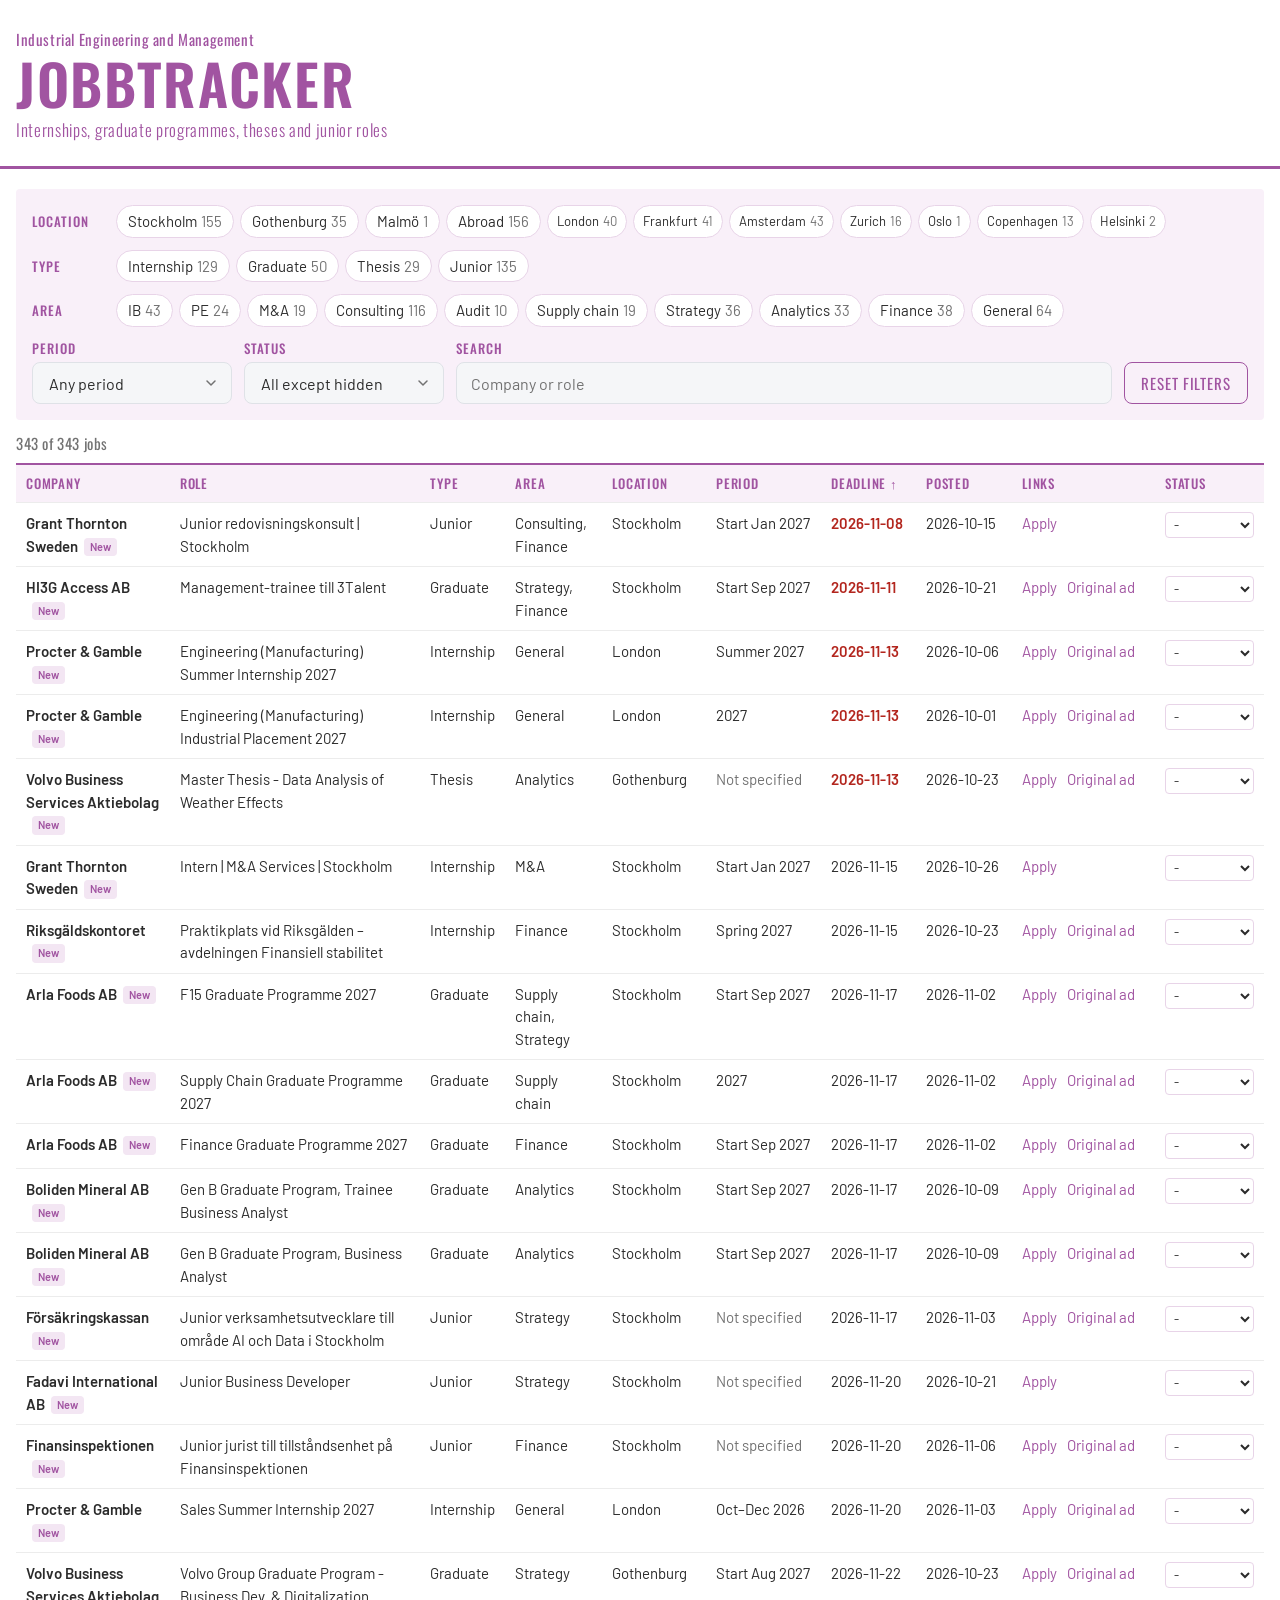
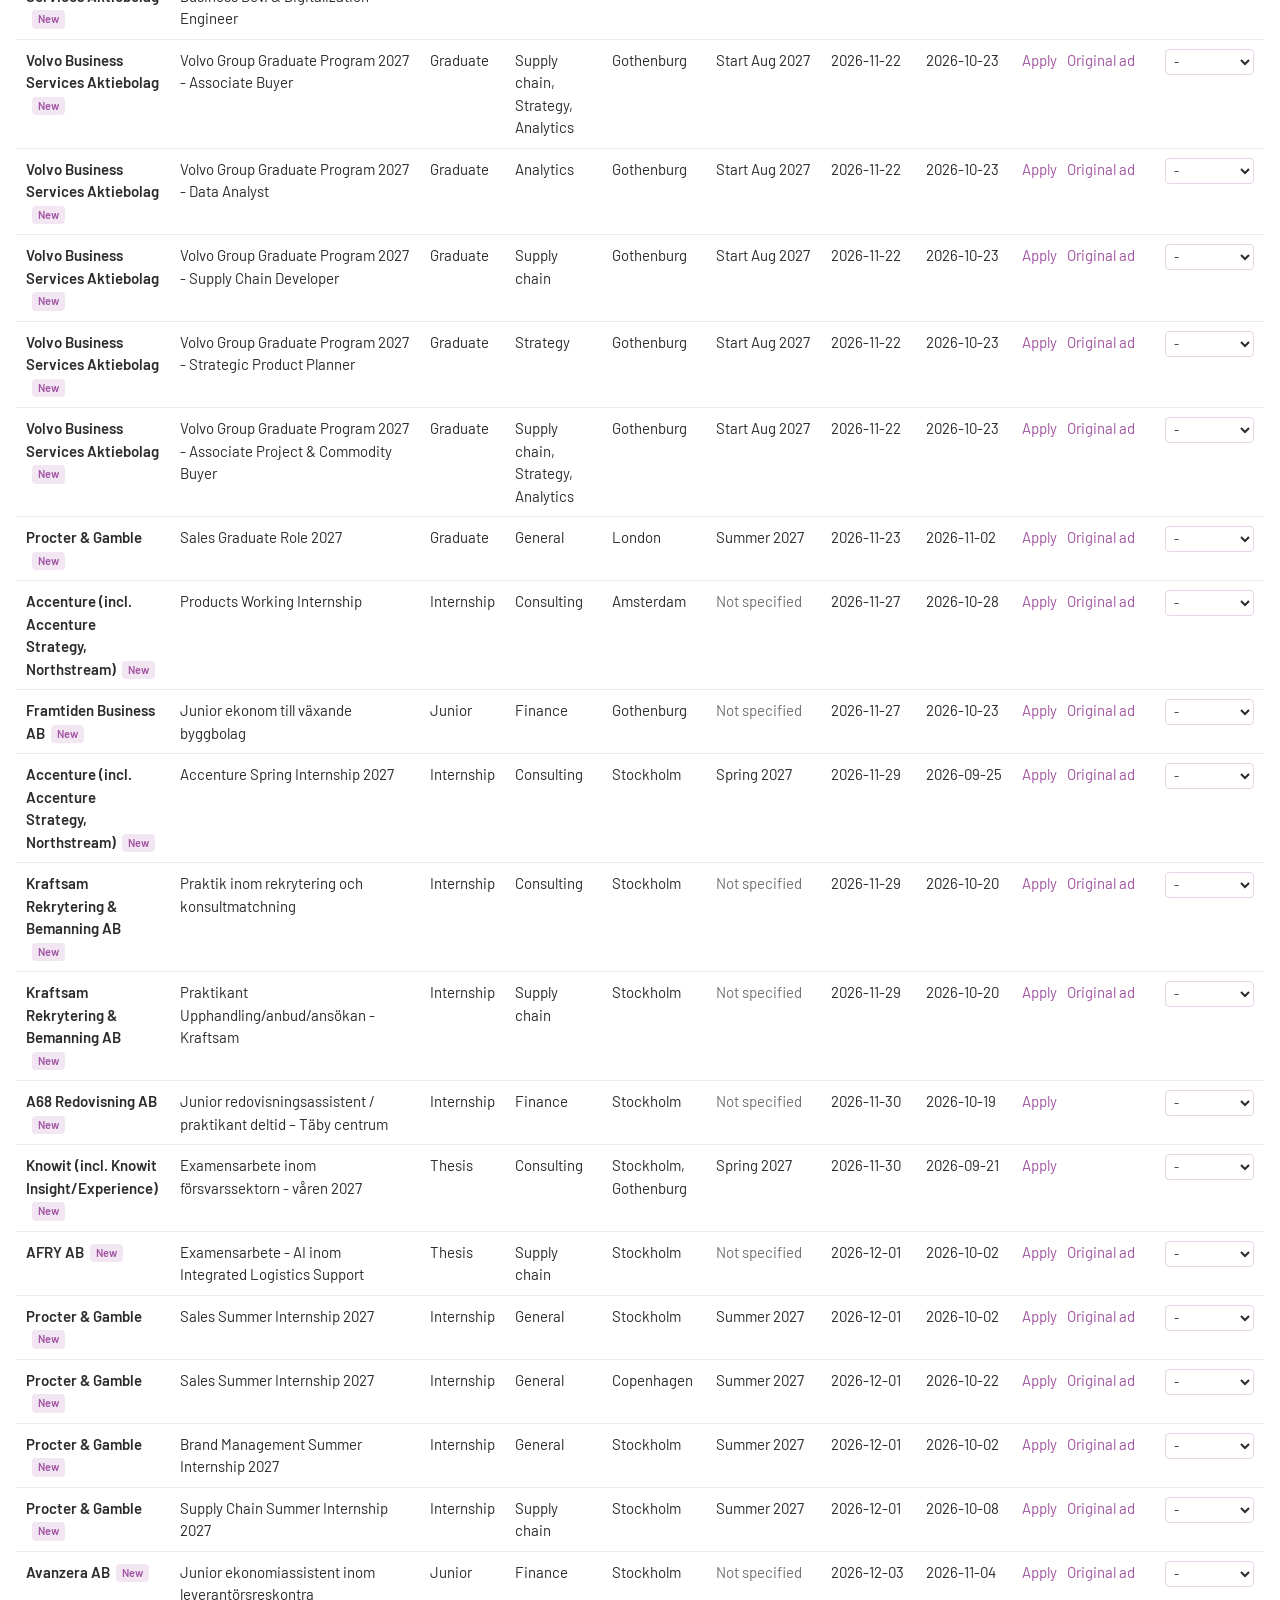
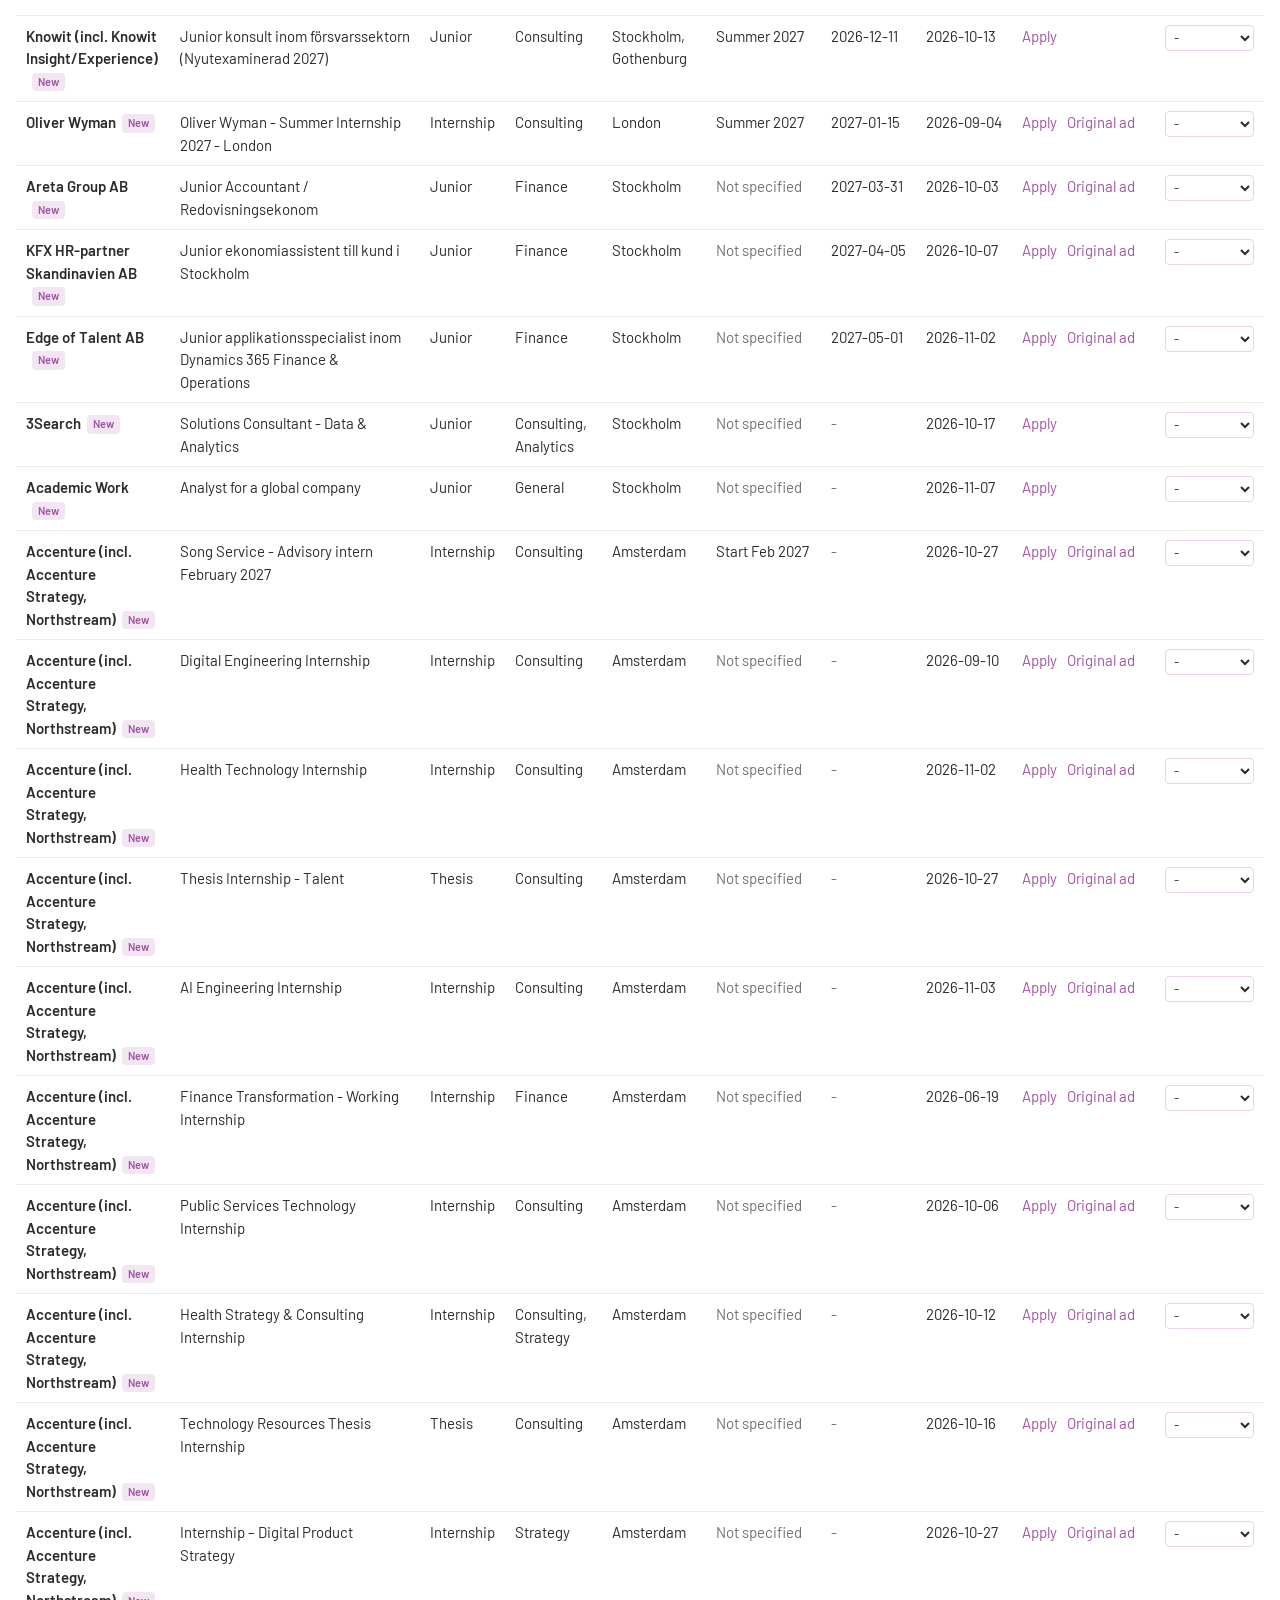
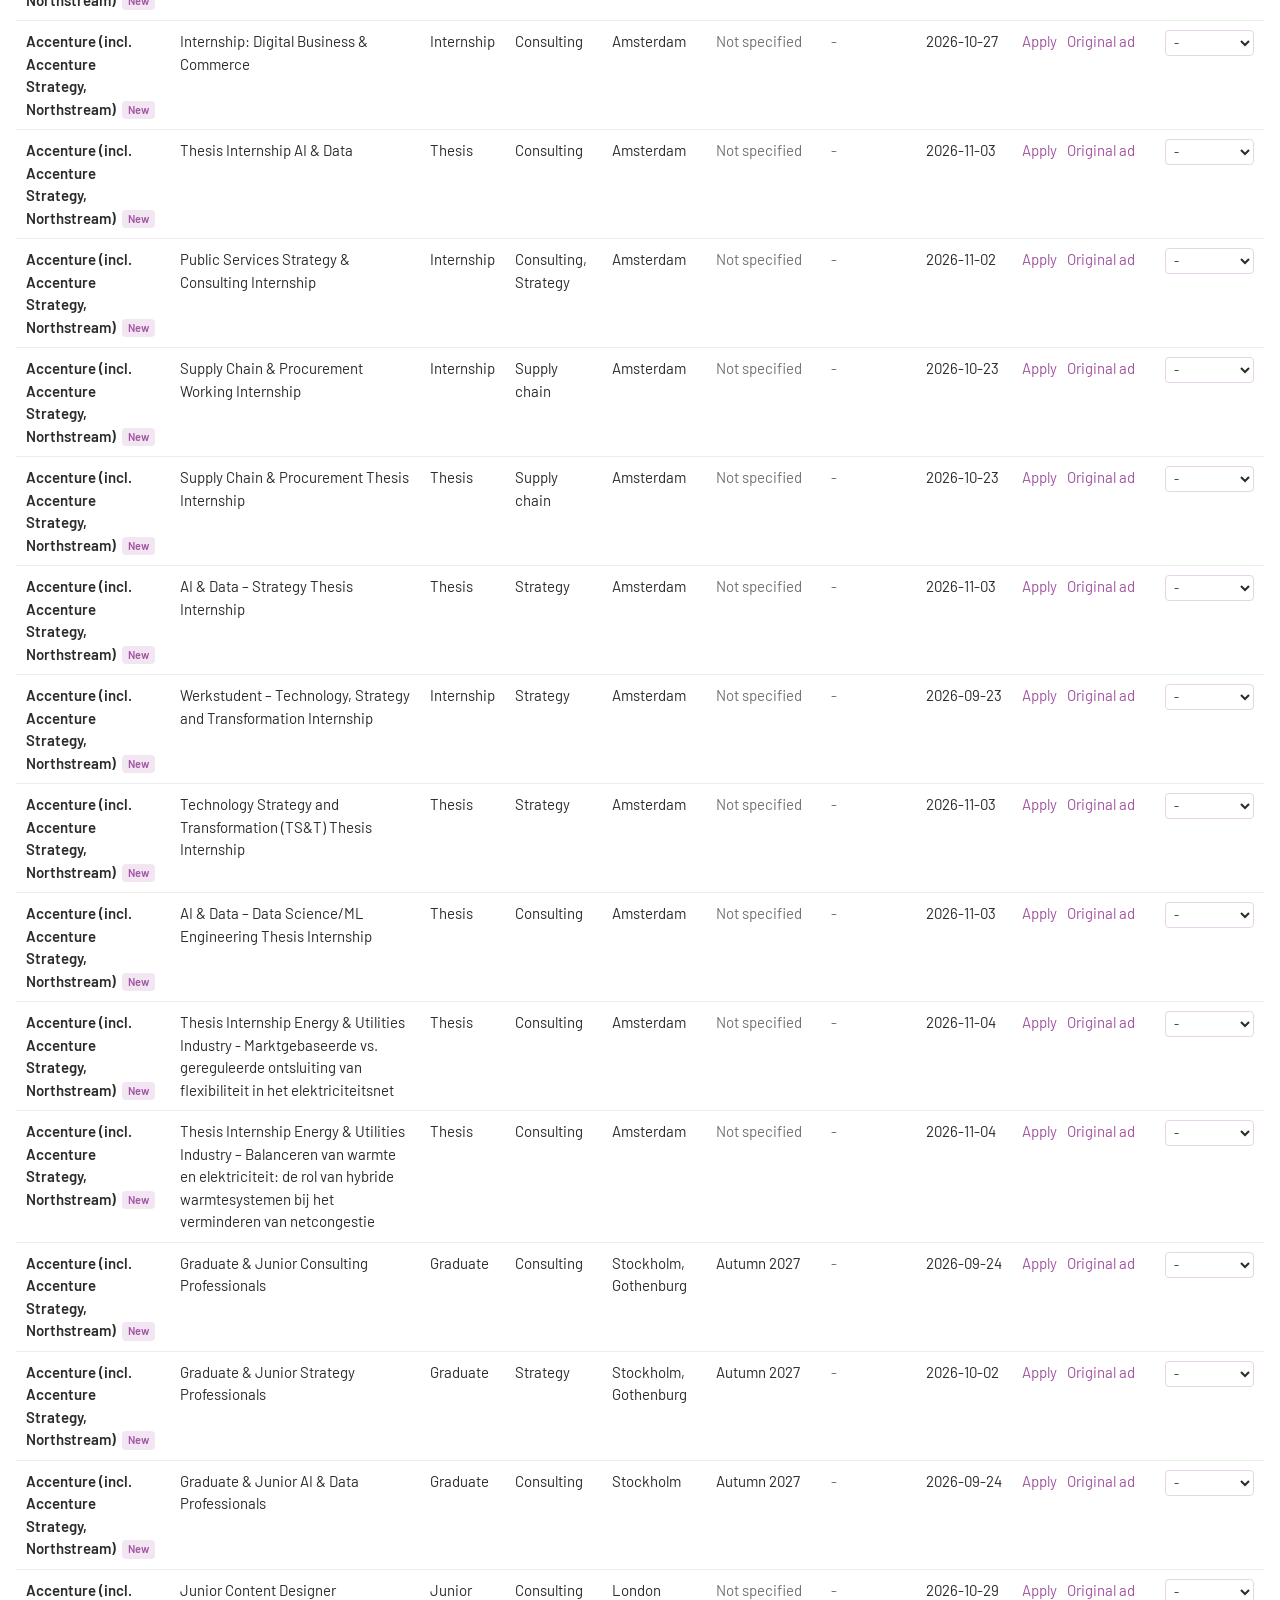
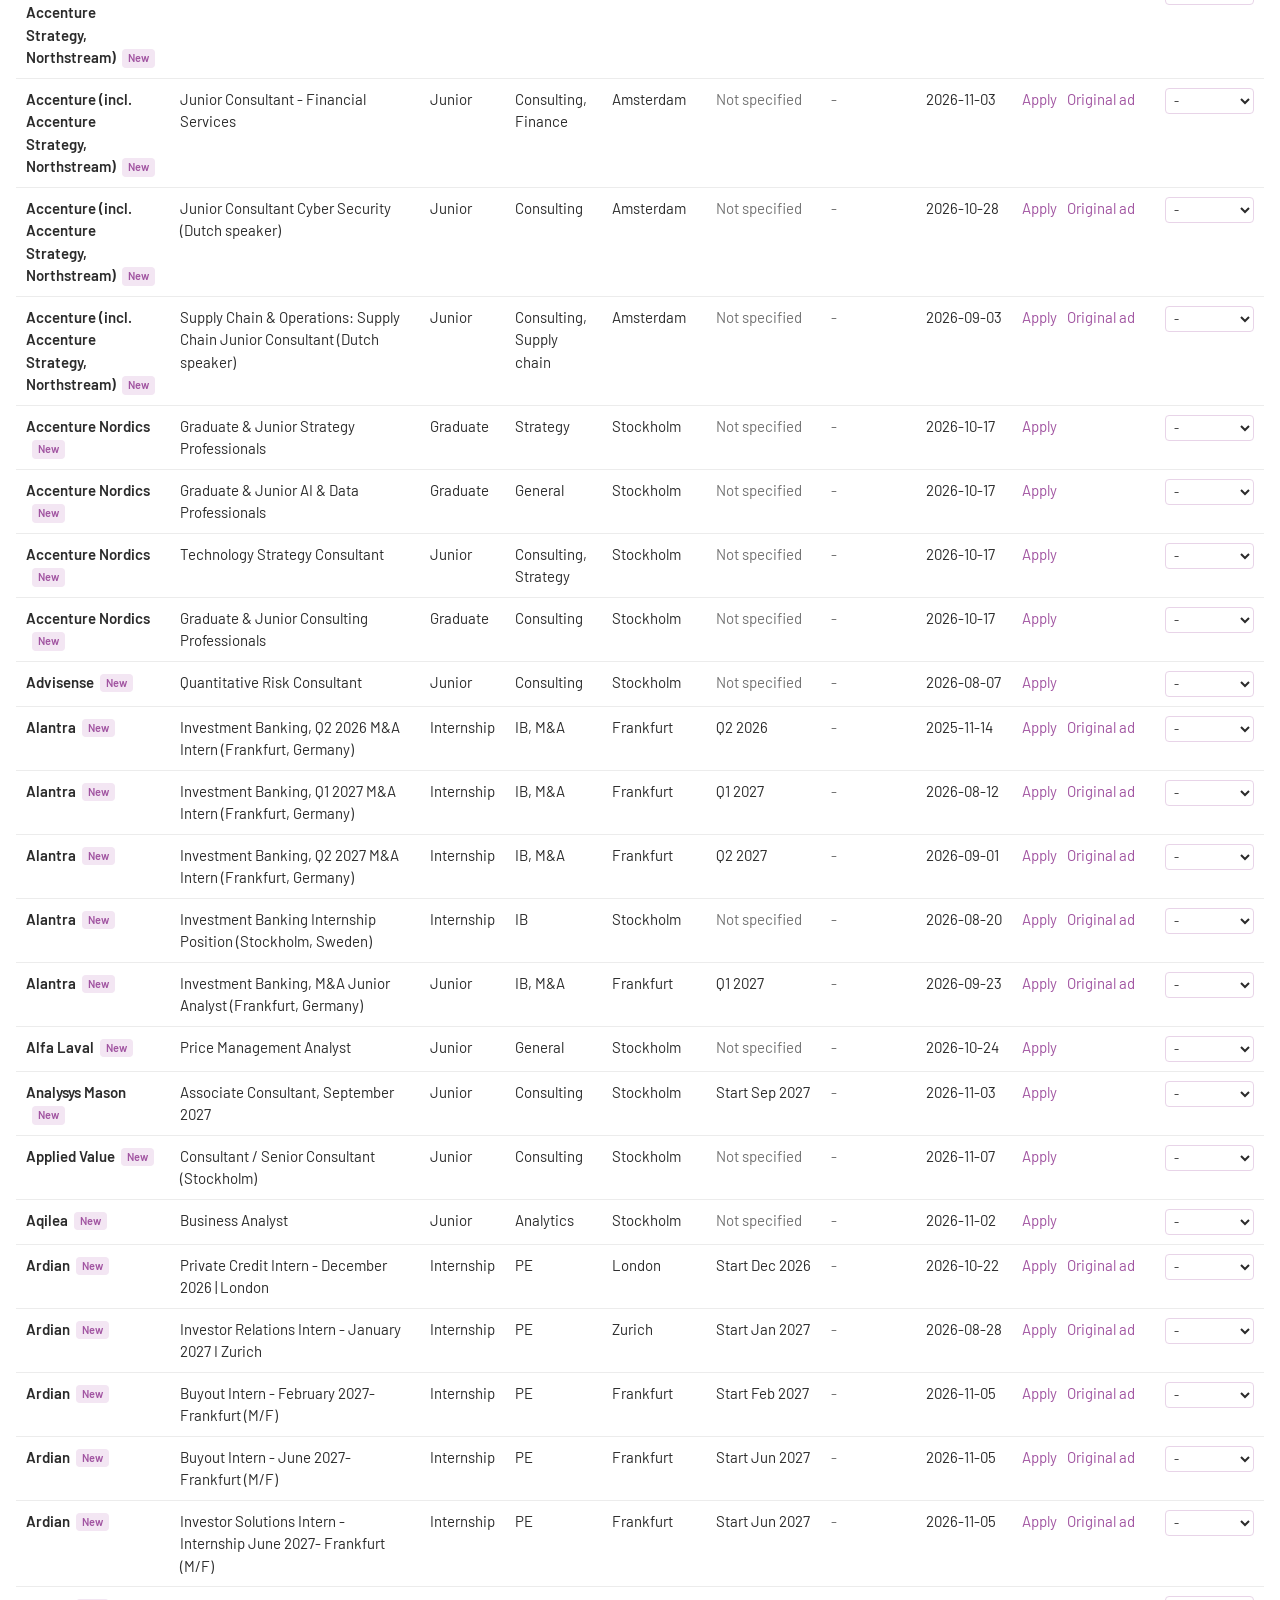
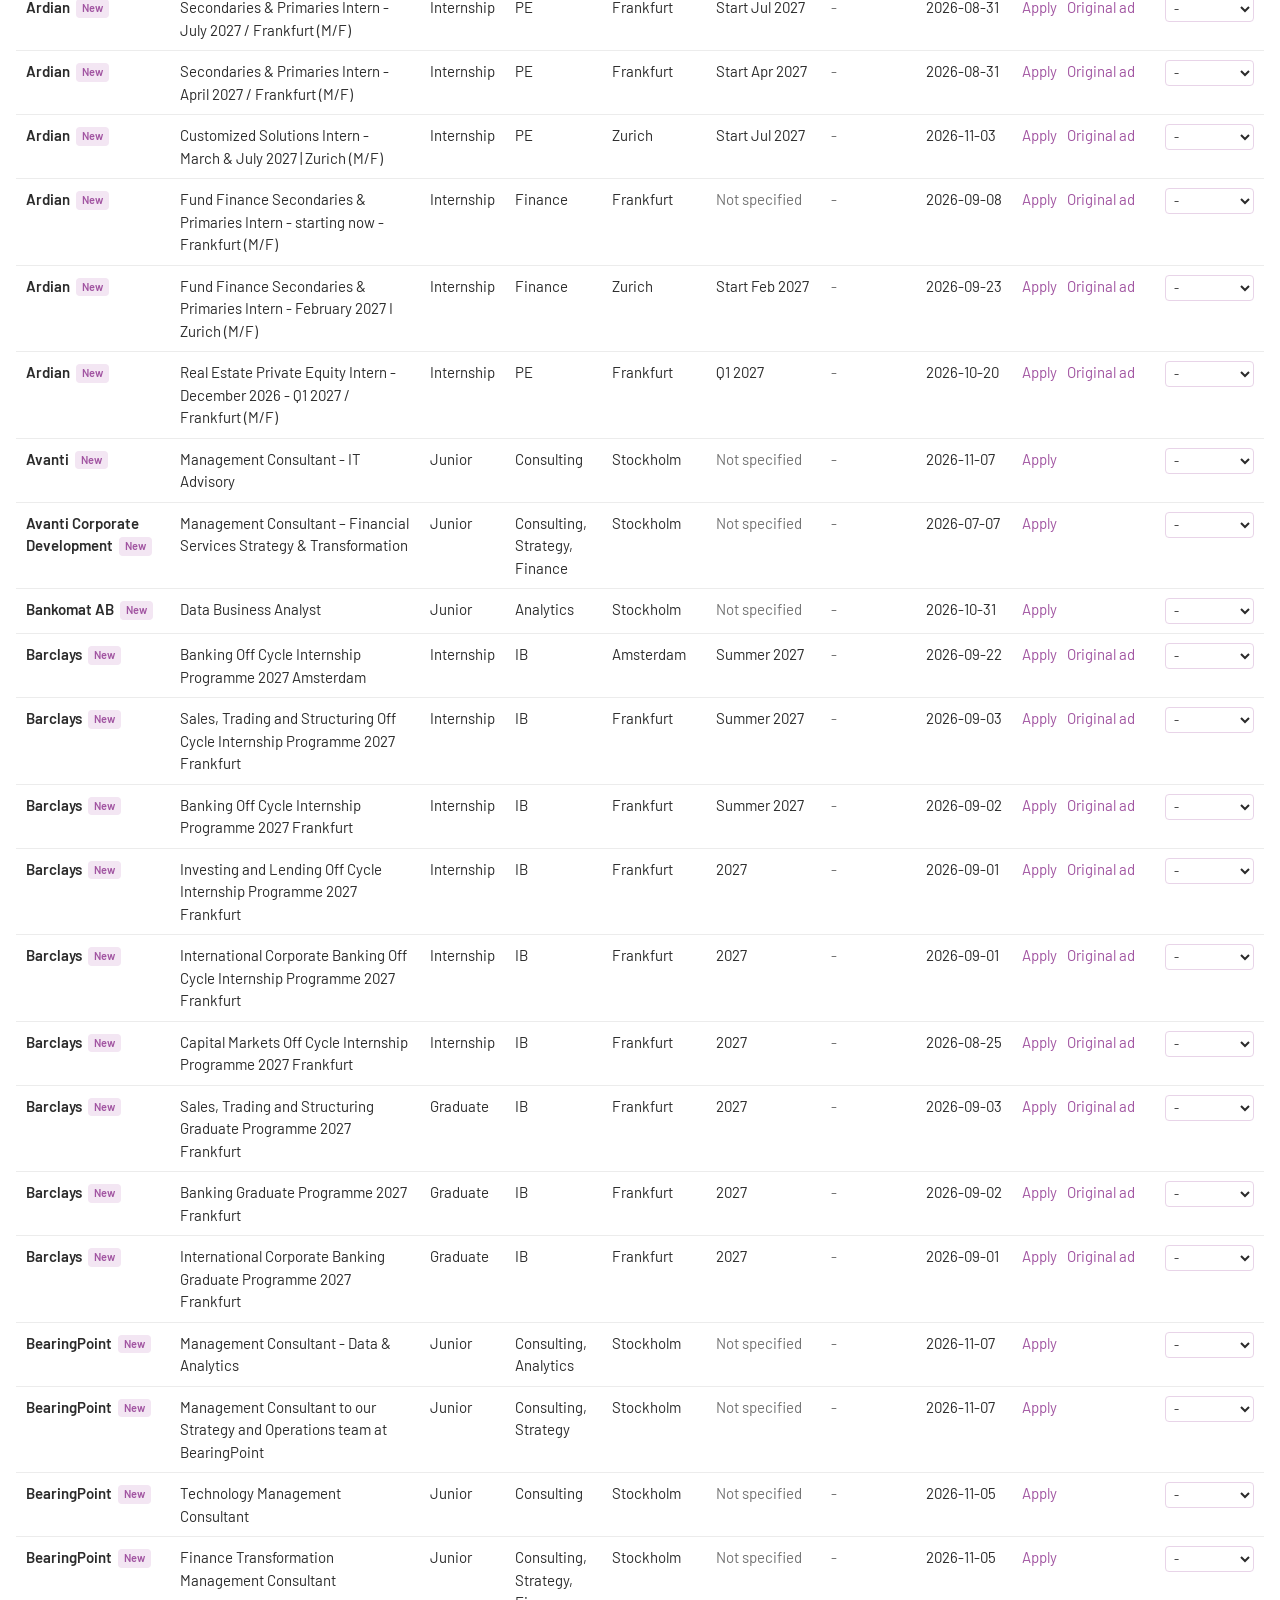
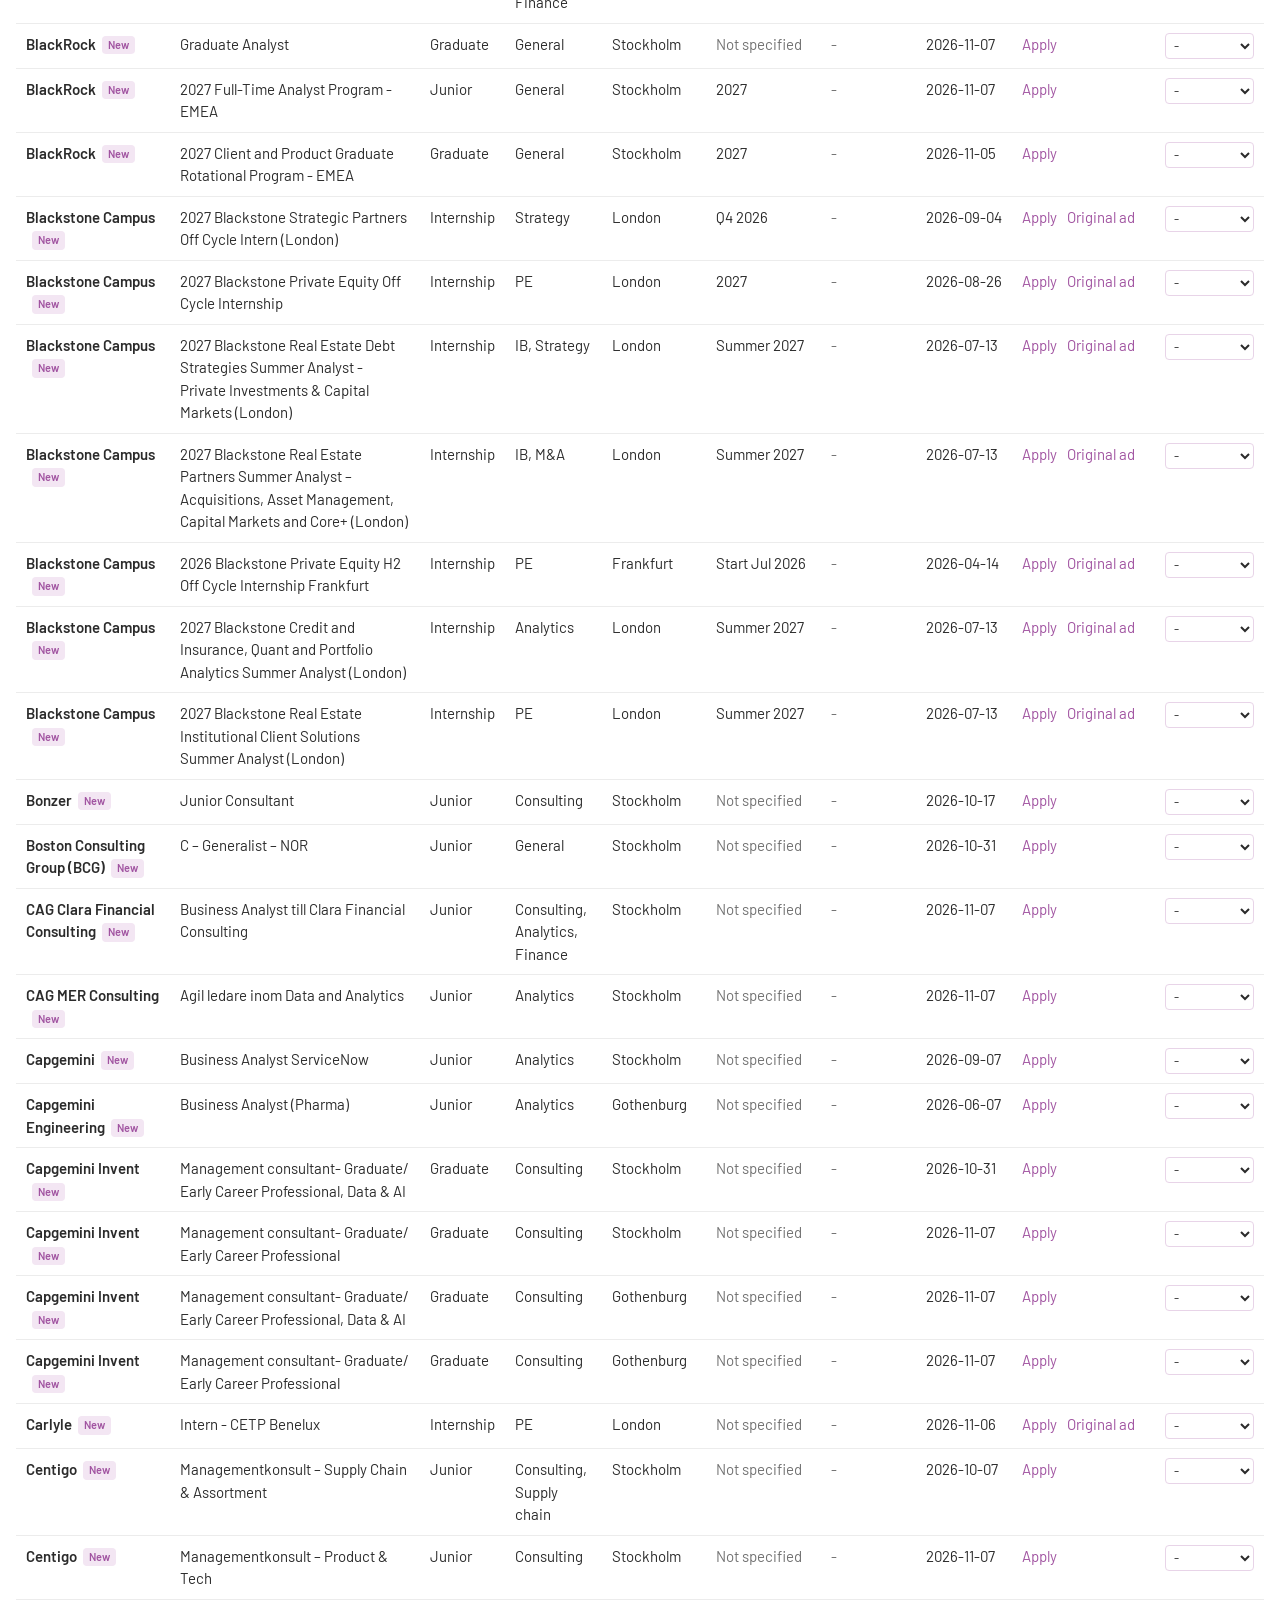
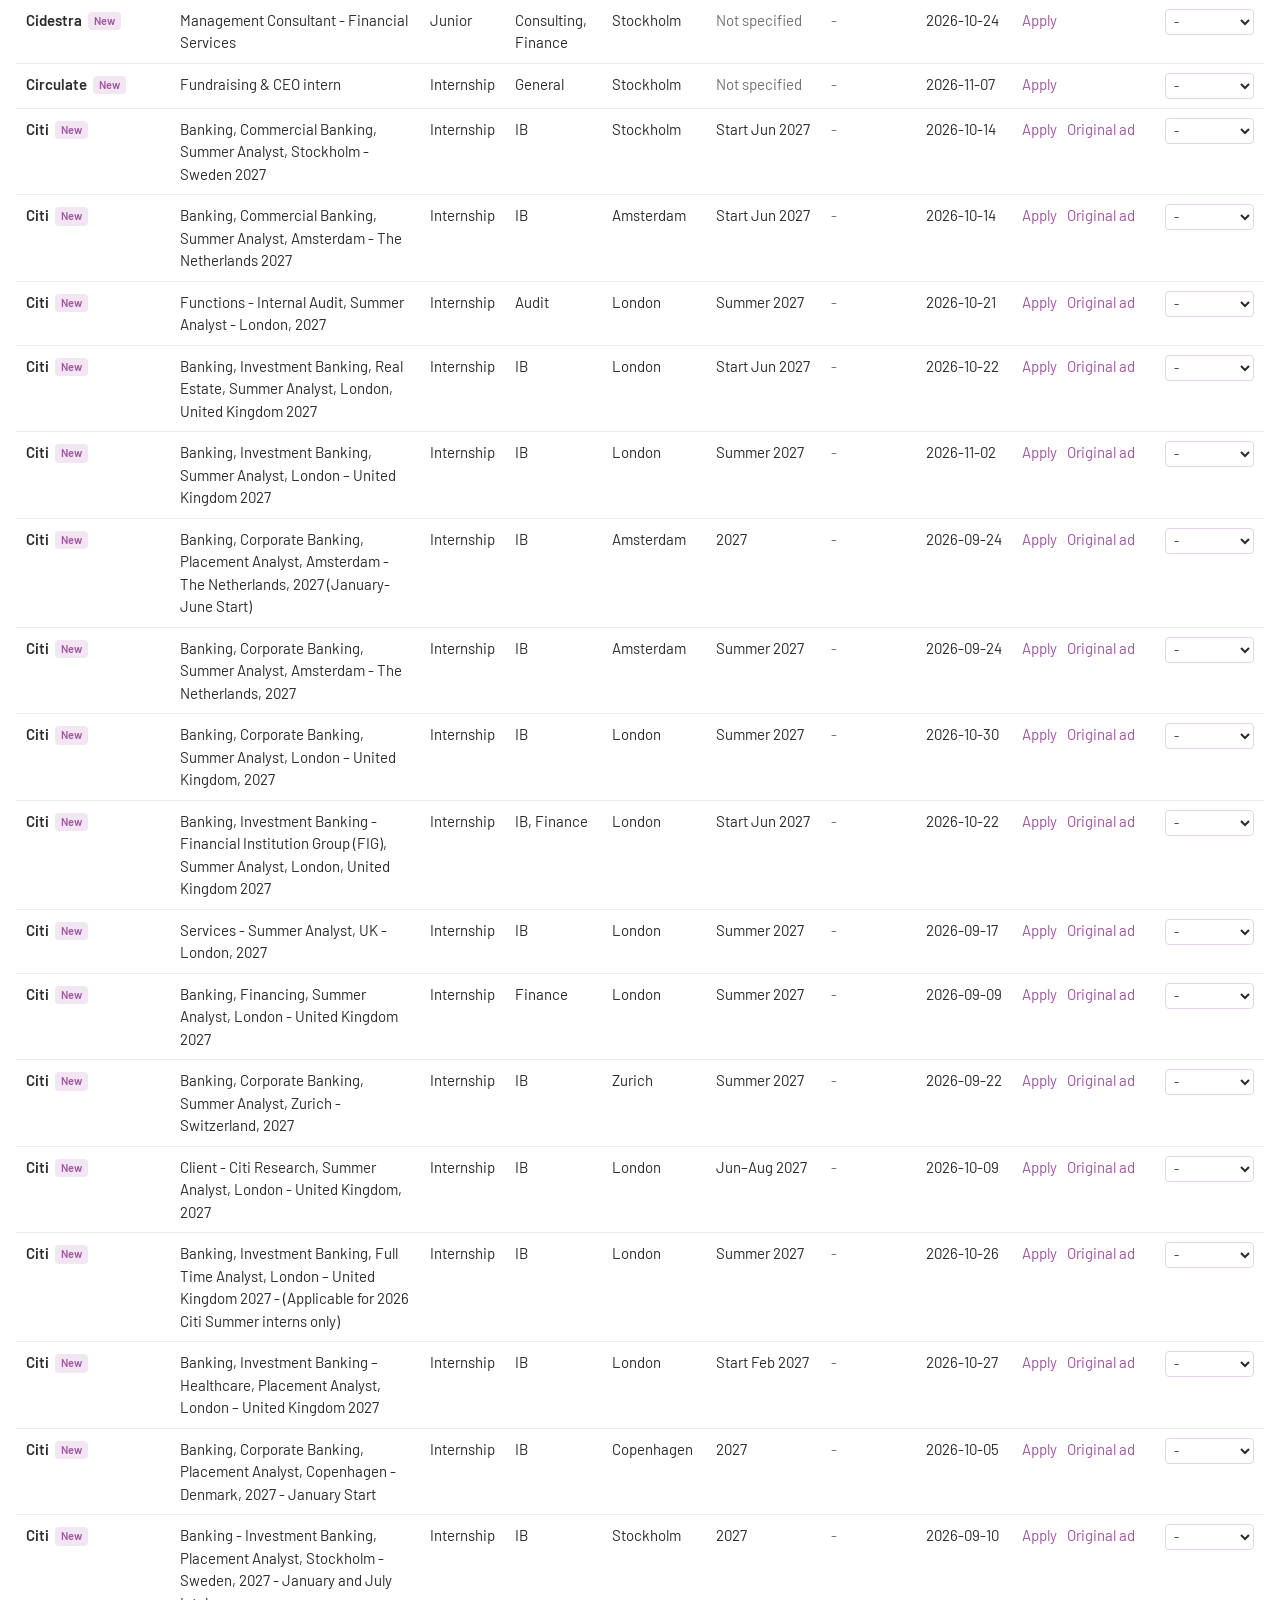
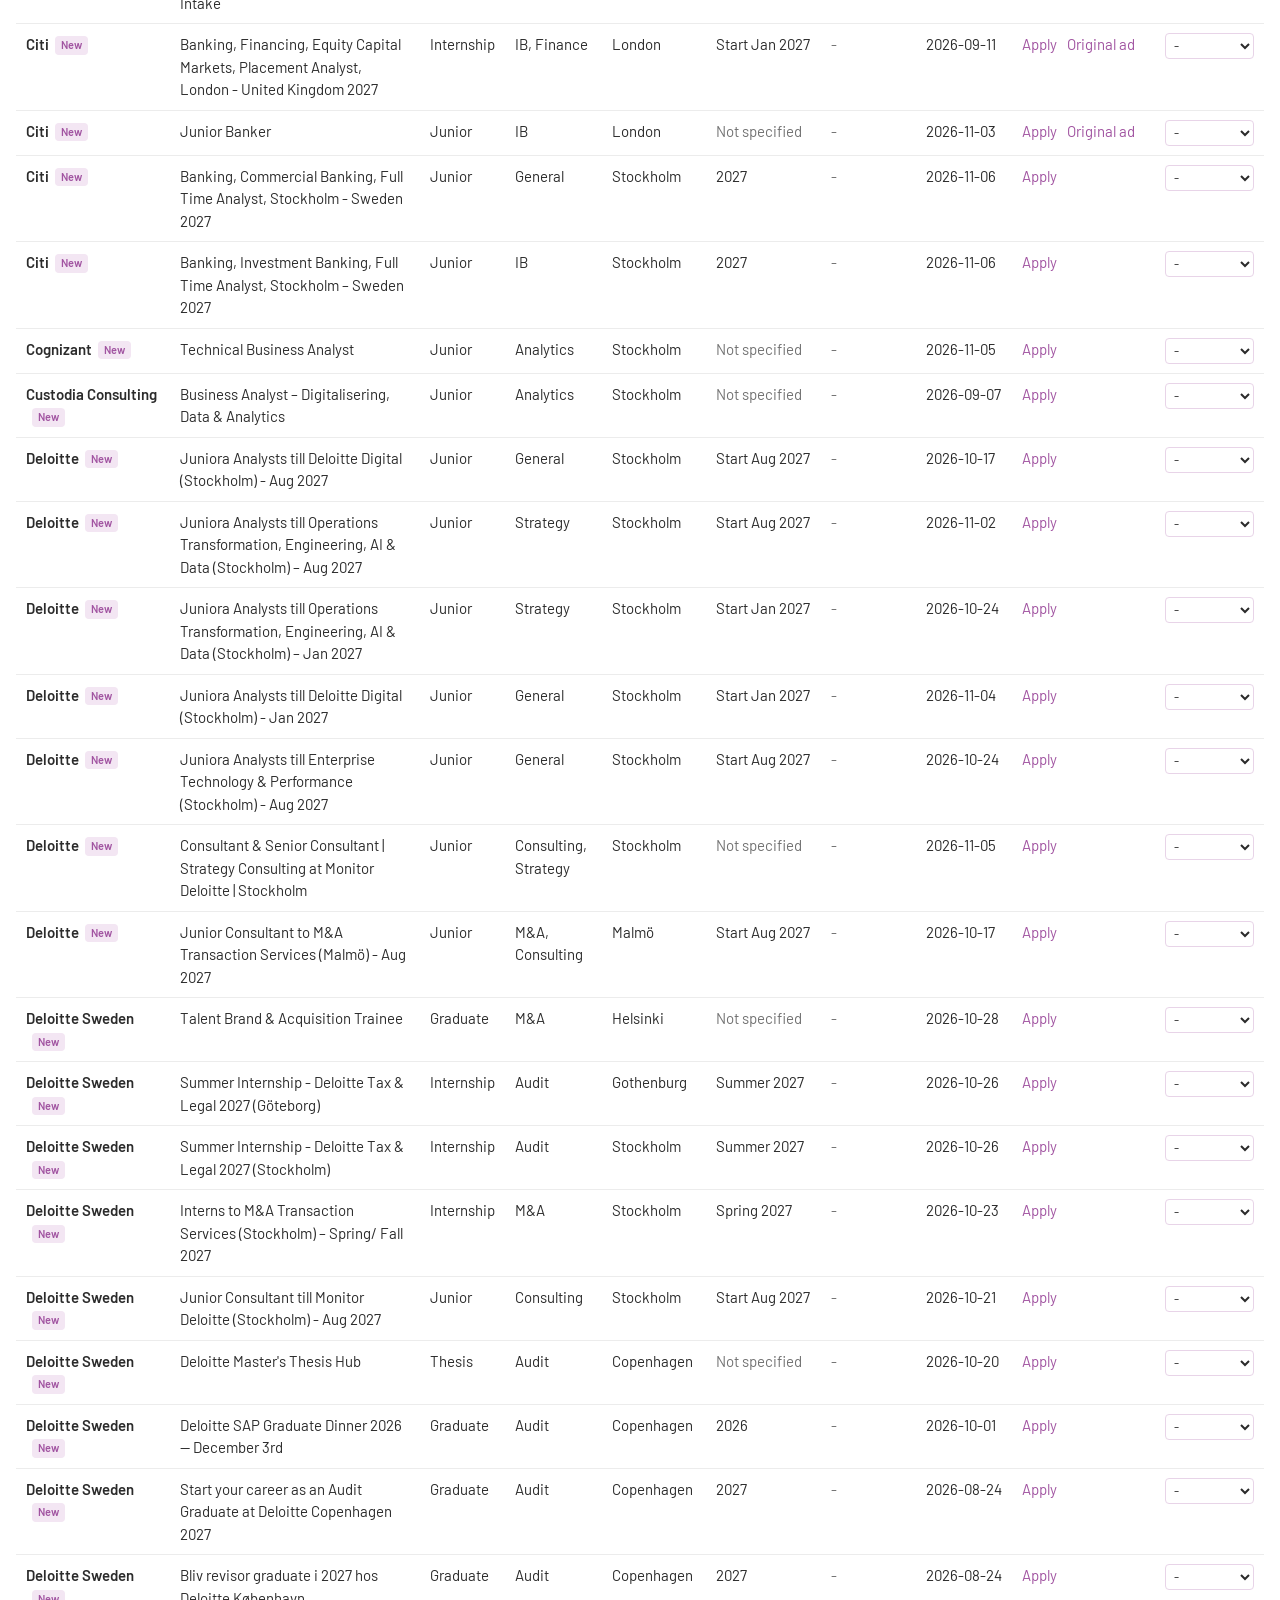
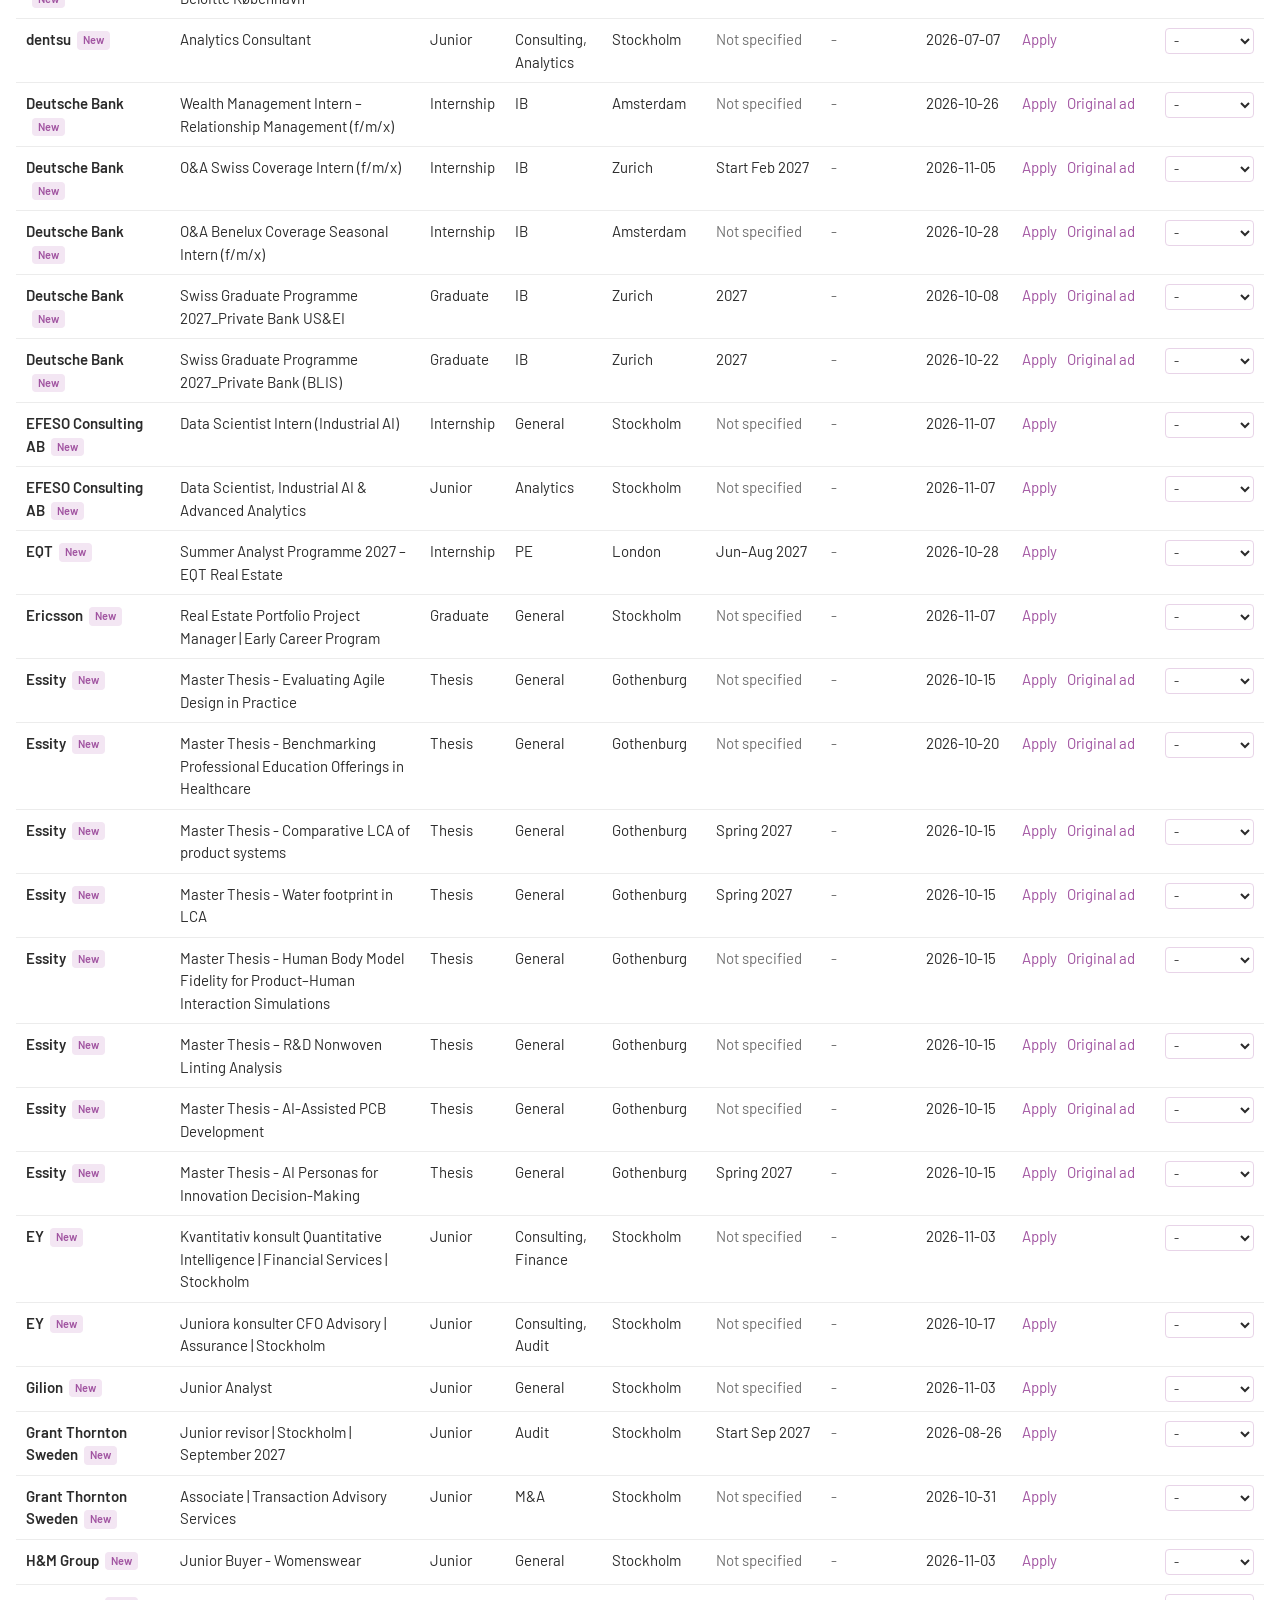
==== commit 93df93f2: "Clean dropdowns for period and status with search and keyboard support Co-Authored-By: Claude Opus 5" ====
--- a/site/index.html
+++ b/site/index.html
@@ -34,21 +34,14 @@
         <div class="chips" id="area-chips"></div>
       </div>
       <div class="filter-row">
-        <label class="field">
-          <span class="label">Period</span>
-          <select id="period"></select>
-        </label>
-        <label class="field">
-          <span class="label">Status</span>
-          <select id="status-filter">
-            <option value="active">All except hidden</option>
-            <option value="Interested">Interested</option>
-            <option value="Applied">Applied</option>
-            <option value="none">Not marked</option>
-            <option value="Hidden">Hidden</option>
-            <option value="all">Everything</option>
-          </select>
-        </label>
+        <div class="field">
+          <span class="label" id="period-label">Period</span>
+          <div class="dropdown" id="period" data-labelledby="period-label"></div>
+        </div>
+        <div class="field">
+          <span class="label" id="status-label">Status</span>
+          <div class="dropdown" id="status-filter" data-labelledby="status-label"></div>
+        </div>
         <label class="field grow">
           <span class="label">Search</span>
           <input id="search" type="search" placeholder="Company or role" autocomplete="off">
--- a/site/style.css
+++ b/site/style.css
@@ -6,6 +6,8 @@
   --muted: #727272;
   --border: #e8d4e8;
   --rule: #ececec;
+  --field: #f5f6f8;
+  --field-border: #dfe2e7;
   --accent: #a154a1;
   --accent-strong: #8a428a;
   --accent-soft: #f3e6f3;
@@ -19,44 +21,6 @@
   color-scheme: light;
 }
 
-@media (prefers-color-scheme: dark) {
-  :root:not([data-theme="light"]) {
-    --bg: #171417;
-    --surface: #1f1b1f;
-    --tint: #2a222a;
-    --text: #eee9ee;
-    --muted: #a99fa9;
-    --border: #3d313d;
-    --rule: #2f292f;
-    --accent: #d0aad0;
-    --accent-strong: #e8d4e8;
-    --accent-soft: #3a2a3a;
-    --on-accent: #1f1b1f;
-    --new: #d0aad0;
-    --new-soft: #3a2a3a;
-    --warn: #ff8a80;
-    color-scheme: dark;
-  }
-}
-
-:root[data-theme="dark"] {
-  --bg: #171417;
-  --surface: #1f1b1f;
-  --tint: #2a222a;
-  --text: #eee9ee;
-  --muted: #a99fa9;
-  --border: #3d313d;
-  --rule: #2f292f;
-  --accent: #d0aad0;
-  --accent-strong: #e8d4e8;
-  --accent-soft: #3a2a3a;
-  --on-accent: #1f1b1f;
-  --new: #d0aad0;
-  --new-soft: #3a2a3a;
-  --warn: #ff8a80;
-  color-scheme: dark;
-}
-
 * { box-sizing: border-box; }
 
 body {
@@ -137,6 +101,85 @@
   border-radius: var(--radius);
   padding: 6px 8px;
 }
+
+/* Filter-row controls share one look: soft grey field, thin border, chevron. */
+.filter-row input[type="search"],
+.dd-trigger {
+  height: 42px;
+  background: var(--field);
+  border: 1px solid var(--field-border);
+  border-radius: 8px;
+  font: 16px var(--font-body);
+  color: var(--text);
+}
+.filter-row input[type="search"] { padding: 0 14px; width: 100%; }
+.filter-row input[type="search"]::placeholder { color: var(--muted); }
+
+.dropdown { position: relative; min-width: 200px; }
+.dd-trigger {
+  display: flex;
+  align-items: center;
+  justify-content: space-between;
+  gap: 12px;
+  width: 100%;
+  padding: 0 12px 0 16px;
+  cursor: pointer;
+  text-align: left;
+}
+.dd-trigger:hover, .filter-row input[type="search"]:hover { border-color: #c9cdd4; }
+.dd-trigger[aria-expanded="true"],
+.filter-row input[type="search"]:focus {
+  outline: none;
+  border-color: var(--accent);
+  box-shadow: 0 0 0 3px var(--accent-soft);
+}
+.dd-value { white-space: nowrap; overflow: hidden; text-overflow: ellipsis; }
+.dd-chevron { width: 16px; height: 16px; flex: none; color: var(--muted); transition: transform 0.15s; }
+.dd-trigger[aria-expanded="true"] .dd-chevron { transform: rotate(180deg); }
+
+.dd-menu {
+  position: absolute;
+  z-index: 20;
+  top: calc(100% + 6px);
+  left: 0;
+  min-width: 100%;
+  width: max-content;
+  max-width: min(360px, calc(100vw - 32px));
+  background: var(--surface);
+  border: 1px solid var(--field-border);
+  border-radius: 8px;
+  box-shadow: 0 12px 28px rgba(30, 20, 40, 0.12), 0 2px 6px rgba(30, 20, 40, 0.06);
+  padding: 8px;
+}
+.dd-search {
+  display: block;
+  width: 100%;
+  height: 40px;
+  margin-bottom: 6px;
+  padding: 0 12px;
+  font: 16px var(--font-body);
+  color: var(--text);
+  background: var(--field);
+  border: 1px solid var(--accent);
+  border-radius: 6px;
+  outline: none;
+  box-shadow: 0 0 0 3px var(--accent-soft);
+}
+.dd-list { list-style: none; margin: 0; padding: 0; max-height: 300px; overflow-y: auto; }
+.dd-list li {
+  display: flex;
+  align-items: center;
+  justify-content: space-between;
+  gap: 16px;
+  padding: 10px 12px;
+  border-radius: 6px;
+  font-size: 16px;
+  cursor: pointer;
+}
+.dd-list li.is-active { background: var(--tint); }
+.dd-list li[aria-selected="true"] { color: var(--accent-strong); font-weight: 500; }
+.dd-check { width: 16px; height: 16px; flex: none; color: var(--accent); }
+.dd-empty { color: var(--muted); cursor: default; }
 select:focus, input[type="search"]:focus, .chip:focus-visible, button:focus-visible {
   outline: 2px solid var(--accent);
   outline-offset: 1px;
@@ -146,8 +189,9 @@
   background: none;
   border: 1px solid var(--accent);
   color: var(--accent);
-  border-radius: var(--radius);
-  padding: 6px 12px;
+  border-radius: 8px;
+  height: 42px;
+  padding: 0 16px;
   font-family: var(--font-display);
   text-transform: uppercase;
   letter-spacing: 0.06em;
@@ -219,6 +263,8 @@
   .chips { flex: none; width: 100%; }
   .field.grow { flex-basis: 100%; }
   .filter-row button.ghost { width: 100%; }
+  .filter-row .field:not(.grow) { flex: 1 1 140px; }
+  .dropdown { min-width: 0; }
   td.company, td.role { max-width: none; min-width: 0; }
   .table-wrap { background: none; border: 0; overflow: visible; }
   table, tbody, tr, td { display: block; width: 100%; }
